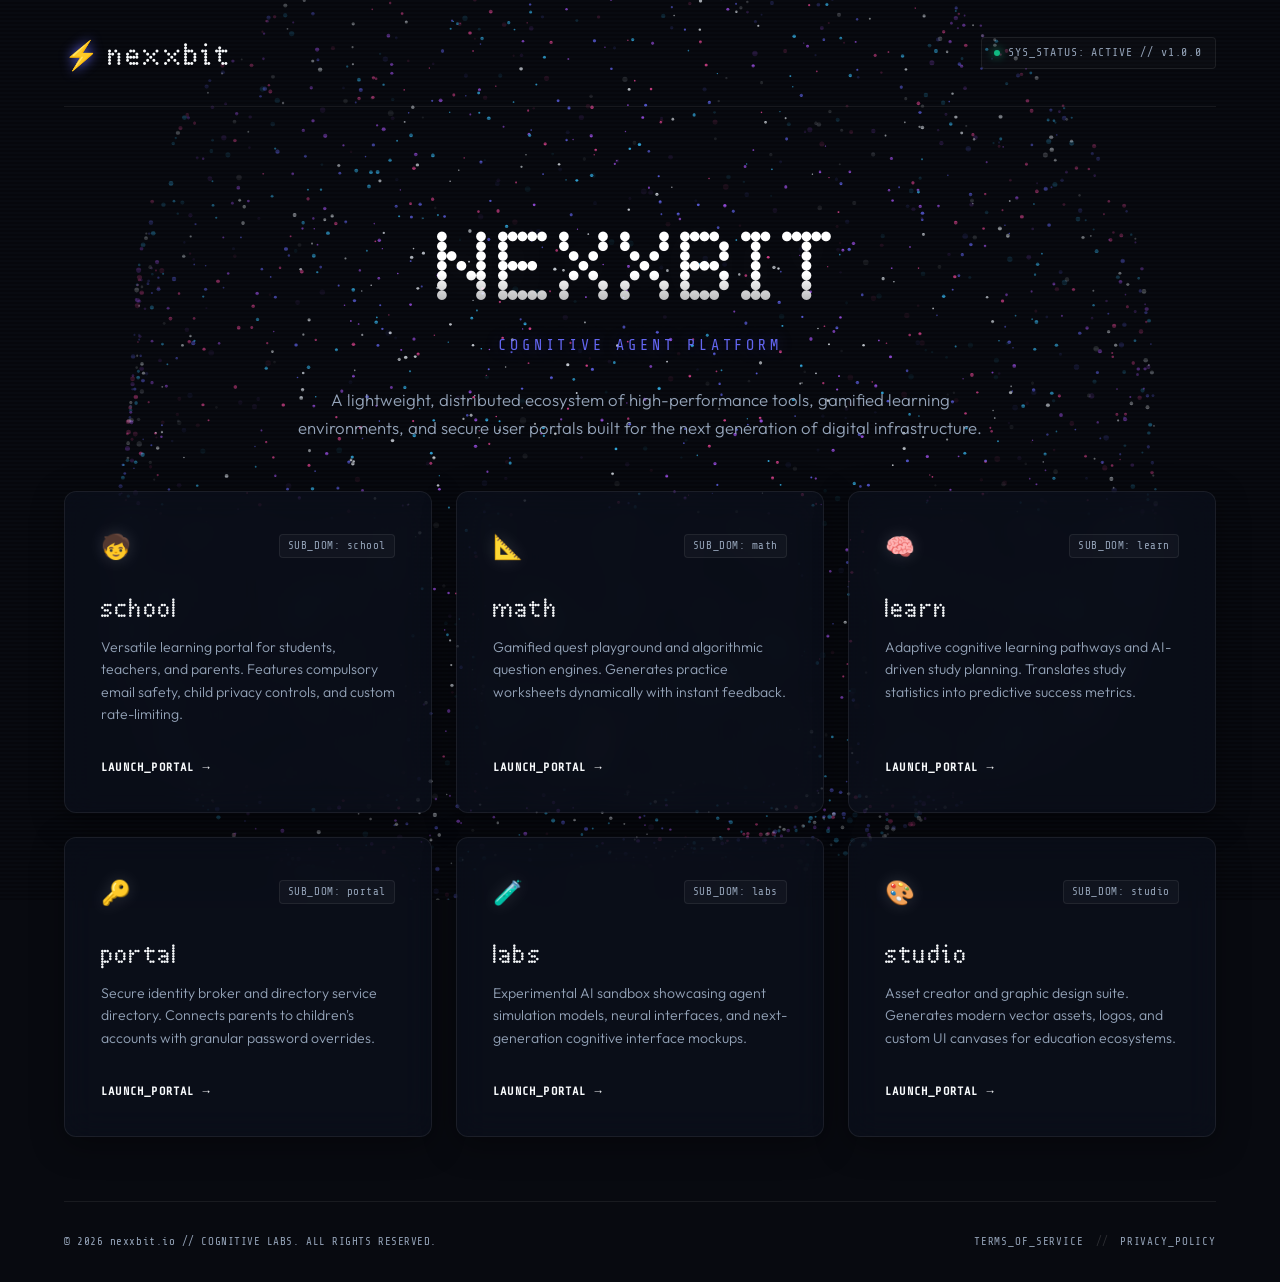
==== index.html @ 9d322f78 "Initial commit of nexxbit.io landing page" ====
<!DOCTYPE html>
<html lang="en">
<head>
  <meta charset="UTF-8">
  <meta name="viewport" content="width=device-width, initial-scale=1.0">
  <title>nexxbit.io // cognitive agent platform</title>
  
  <!-- SEO Meta Tags -->
  <meta name="description" content="nexxbit.io - A sleek, high-performance ecosystem of cognitive tools, learning portals, and distributed AI agents.">
  <meta name="keywords" content="nexxbit, AI, education, cognitive agents, school, learning portal, interactive portal">
  <meta name="author" content="nexxbit.io">
  
  <!-- Google Fonts: Share Tech Mono for code-hud and Outfit for clean sans-serif -->
  <link rel="preconnect" href="https://fonts.googleapis.com">
  <link rel="preconnect" href="https://fonts.gstatic.com" crossorigin>
  <link href="https://fonts.googleapis.com/css2?family=Outfit:wght@300;400;500;600;700&family=Share+Tech+Mono&display=swap" rel="stylesheet">
  
  <!-- Custom Stylesheet -->
  <link rel="stylesheet" href="./style.css">
</head>
<body>

  <!-- Dynamic 3D Torus Background Canvas -->
  <canvas id="canvas3d"></canvas>

  <!-- Interactive Grid Scan Overlay (Hi-Tech Grid HUD) -->
  <div class="hud-grid-overlay"></div>

  <!-- Page Layout Wrapper -->
  <div class="page-wrapper">
    
    <!-- Top Header -->
    <header class="site-header">
      <div class="header-logo">
        <span class="logo-accent">⚡</span> nexxbit
      </div>
      <div class="sys-status">
        <span class="status-dot"></span>
        <span class="status-text">SYS_STATUS: ACTIVE // v1.0.0</span>
      </div>
    </header>

    <!-- Hero Section -->
    <main class="hero-section">
      <h1 class="hero-title">NEXXBIT</h1>
      <h2 class="hero-subtitle">COGNITIVE AGENT PLATFORM</h2>
      <p class="hero-description">
        A lightweight, distributed ecosystem of high-performance tools, gamified learning environments, and secure user portals built for the next generation of digital infrastructure.
      </p>
    </main>

    <!-- Product Subdomain Grid (6 Cards) -->
    <section class="products-grid">
      
      <!-- Card 1: school -->
      <a href="https://school.nexxbit.io" target="_blank" class="product-card" id="card-school">
        <div class="card-glow"></div>
        <div class="card-header">
          <span class="card-icon">🧒</span>
          <span class="card-tag">SUB_DOM: school</span>
        </div>
        <h3 class="card-title">school</h3>
        <p class="card-desc">
          Versatile learning portal for students, teachers, and parents. Features compulsory email safety, child privacy controls, and custom rate-limiting.
        </p>
        <div class="card-action">
          LAUNCH_PORTAL <span class="arrow">→</span>
        </div>
      </a>

      <!-- Card 2: math -->
      <a href="https://math.nexxbit.io" target="_blank" class="product-card" id="card-math">
        <div class="card-glow"></div>
        <div class="card-header">
          <span class="card-icon">📐</span>
          <span class="card-tag">SUB_DOM: math</span>
        </div>
        <h3 class="card-title">math</h3>
        <p class="card-desc">
          Gamified quest playground and algorithmic question engines. Generates practice worksheets dynamically with instant feedback.
        </p>
        <div class="card-action">
          LAUNCH_PORTAL <span class="arrow">→</span>
        </div>
      </a>

      <!-- Card 3: learn -->
      <a href="https://learn.nexxbit.io" target="_blank" class="product-card" id="card-learn">
        <div class="card-glow"></div>
        <div class="card-header">
          <span class="card-icon">🧠</span>
          <span class="card-tag">SUB_DOM: learn</span>
        </div>
        <h3 class="card-title">learn</h3>
        <p class="card-desc">
          Adaptive cognitive learning pathways and AI-driven study planning. Translates study statistics into predictive success metrics.
        </p>
        <div class="card-action">
          LAUNCH_PORTAL <span class="arrow">→</span>
        </div>
      </a>

      <!-- Card 4: portal -->
      <a href="https://portal.nexxbit.io" target="_blank" class="product-card" id="card-portal">
        <div class="card-glow"></div>
        <div class="card-header">
          <span class="card-icon">🔑</span>
          <span class="card-tag">SUB_DOM: portal</span>
        </div>
        <h3 class="card-title">portal</h3>
        <p class="card-desc">
          Secure identity broker and directory service directory. Connects parents to children's accounts with granular password overrides.
        </p>
        <div class="card-action">
          LAUNCH_PORTAL <span class="arrow">→</span>
        </div>
      </a>

      <!-- Card 5: labs -->
      <a href="https://labs.nexxbit.io" target="_blank" class="product-card" id="card-labs">
        <div class="card-glow"></div>
        <div class="card-header">
          <span class="card-icon">🧪</span>
          <span class="card-tag">SUB_DOM: labs</span>
        </div>
        <h3 class="card-title">labs</h3>
        <p class="card-desc">
          Experimental AI sandbox showcasing agent simulation models, neural interfaces, and next-generation cognitive interface mockups.
        </p>
        <div class="card-action">
          LAUNCH_PORTAL <span class="arrow">→</span>
        </div>
      </a>

      <!-- Card 6: studio -->
      <a href="https://studio.nexxbit.io" target="_blank" class="product-card" id="card-studio">
        <div class="card-glow"></div>
        <div class="card-header">
          <span class="card-icon">🎨</span>
          <span class="card-tag">SUB_DOM: studio</span>
        </div>
        <h3 class="card-title">studio</h3>
        <p class="card-desc">
          Asset creator and graphic design suite. Generates modern vector assets, logos, and custom UI canvases for education ecosystems.
        </p>
        <div class="card-action">
          LAUNCH_PORTAL <span class="arrow">→</span>
        </div>
      </a>

    </section>

    <!-- Footer -->
    <footer class="site-footer">
      <div class="footer-meta">
        © 2026 nexxbit.io // COGNITIVE LABS. ALL RIGHTS RESERVED.
      </div>
      <div class="footer-links">
        <a href="https://school.nexxbit.io/legal/terms" target="_blank" class="footer-link">TERMS_OF_SERVICE</a>
        <span class="link-separator">//</span>
        <a href="https://school.nexxbit.io/legal/privacy" target="_blank" class="footer-link">PRIVACY_POLICY</a>
      </div>
    </footer>

  </div>

  <!-- Background script -->
  <script src="./canvas-bg.js"></script>
</body>
</html>
---- style.css ----
/* ==========================================
   DESIGN SYSTEM VARIABLES & TOKENS
   ========================================== */
:root {
  --bg-dark: #080a10;
  --bg-secondary: rgba(15, 22, 36, 0.45);
  
  /* High-tech glow and accent colors */
  --primary-indigo: #6366f1;
  --accent-cyan: #06b6d4;
  --accent-pink: #ec4899;
  --accent-amber: #f59e0b;
  --accent-green: #10b981;
  
  --text-primary: #f8fafc;
  --text-muted: #94a3b8;
  --border-color: rgba(255, 255, 255, 0.07);
  --border-hover: rgba(99, 102, 241, 0.35);
  
  --font-ndot: 'NDOT', sans-serif;
  --font-hud: 'Share Tech Mono', monospace;
  --font-body: 'Outfit', sans-serif;
  
  --border-radius-lg: 12px;
  --border-radius-sm: 4px;
  --transition-smooth: all 0.35s cubic-bezier(0.16, 1, 0.3, 1);
  --shadow-card: 0 8px 32px 0 rgba(0, 0, 0, 0.37);
  --shadow-glow: 0 0 30px rgba(99, 102, 241, 0.12);
}

/* ==========================================
   NDOT EMBEDDED CUSTOM FONT
   ========================================== */
@font-face {
  font-family: 'NDOT';
  src: url('./ndot font/ndot-47-inspired-by-nothing.otf') format('opentype');
  font-weight: normal;
  font-style: normal;
}

/* ==========================================
   CORE RESET & BASE STYLING
   ========================================== */
* {
  box-sizing: border-box;
  margin: 0;
  padding: 0;
}

html, body {
  width: 100%;
  min-height: 100vh;
  background-color: var(--bg-dark);
  color: var(--text-primary);
  font-family: var(--font-body);
  font-size: 16px;
  line-height: 1.5;
  overflow-x: hidden;
  -webkit-font-smoothing: antialiased;
  -moz-osx-font-smoothing: grayscale;
}

/* Background Canvas Position */
#canvas3d {
  position: fixed;
  top: 0;
  left: 0;
  width: 100vw;
  height: 100vh;
  z-index: 1;
  pointer-events: none;
}

/* Sci-fi Overlay Scanlines */
.hud-grid-overlay {
  position: fixed;
  top: 0;
  left: 0;
  width: 100%;
  height: 100%;
  background: 
    linear-gradient(rgba(18, 24, 38, 0) 50%, rgba(0, 0, 0, 0.25) 50%),
    linear-gradient(90deg, rgba(255, 255, 255, 0.005) 1px, transparent 1px),
    linear-gradient(rgba(255, 255, 255, 0.005) 1px, transparent 1px);
  background-size: 100% 4px, 40px 40px, 40px 40px;
  z-index: 2;
  pointer-events: none;
  opacity: 0.85;
}

/* ==========================================
   LAYOUT STRUCTURE
   ========================================== */
.page-wrapper {
  position: relative;
  width: 100%;
  max-width: 1200px;
  margin: 0 auto;
  padding: 0 1.5rem;
  min-height: 100vh;
  display: flex;
  flex-direction: column;
  justify-content: space-between;
  z-index: 3;
}

/* ==========================================
   HEADER SECTION
   ========================================== */
.site-header {
  width: 100%;
  padding: 2rem 0;
  display: flex;
  justify-content: space-between;
  align-items: center;
  border-bottom: 1px solid var(--border-color);
}

.header-logo {
  font-family: var(--font-ndot);
  font-size: 1.75rem;
  letter-spacing: 0.05em;
  text-transform: lowercase;
  display: flex;
  align-items: center;
  gap: 0.5rem;
  user-select: none;
}

.logo-accent {
  color: var(--primary-indigo);
  text-shadow: 0 0 12px var(--primary-indigo);
  animation: pulseLogo 3s infinite ease-in-out;
}

.sys-status {
  display: flex;
  align-items: center;
  gap: 0.5rem;
  background: rgba(255, 255, 255, 0.02);
  border: 1px solid var(--border-color);
  padding: 0.4rem 0.8rem;
  border-radius: var(--border-radius-sm);
  font-family: var(--font-hud);
  font-size: 0.72rem;
  letter-spacing: 0.08em;
  color: var(--text-muted);
}

.status-dot {
  width: 6px;
  height: 6px;
  border-radius: 50%;
  background-color: var(--accent-green);
  box-shadow: 0 0 10px var(--accent-green);
  animation: blinkStatus 1.8s infinite ease-in-out;
}

/* ==========================================
   HERO / MAIN CONTENT
   ========================================== */
.hero-section {
  text-align: center;
  padding: 5.5rem 0 3rem;
  max-width: 720px;
  margin: 0 auto;
}

.hero-title {
  font-family: var(--font-ndot);
  font-size: 5.5rem;
  font-weight: normal;
  letter-spacing: 0.02em;
  margin-bottom: 0.5rem;
  text-shadow: 0 0 40px rgba(255, 255, 255, 0.05);
  background: linear-gradient(180deg, #ffffff 60%, rgba(255, 255, 255, 0.45));
  -webkit-background-clip: text;
  -webkit-text-fill-color: transparent;
}

.hero-subtitle {
  font-family: var(--font-hud);
  font-size: 0.95rem;
  font-weight: 500;
  letter-spacing: 0.25em;
  color: var(--primary-indigo);
  margin-bottom: 1.75rem;
  text-shadow: 0 0 15px rgba(99, 102, 241, 0.35);
}

.hero-description {
  font-size: 1.05rem;
  color: var(--text-muted);
  line-height: 1.7;
  font-weight: 300;
}

/* ==========================================
   PRODUCTS GRID & MODULAR CARDS
   ========================================== */
.products-grid {
  display: grid;
  grid-template-columns: repeat(3, 1fr);
  gap: 1.5rem;
  padding-bottom: 4rem;
  width: 100%;
}

.product-card {
  position: relative;
  background: var(--bg-secondary);
  border: 1px solid var(--border-color);
  border-radius: var(--border-radius-lg);
  padding: 2.25rem;
  text-decoration: none;
  color: inherit;
  display: flex;
  flex-direction: column;
  justify-content: space-between;
  min-height: 270px;
  box-shadow: var(--shadow-card);
  backdrop-filter: blur(16px);
  -webkit-backdrop-filter: blur(16px);
  overflow: hidden;
  transition: var(--transition-smooth);
}

/* Glass card hover effect */
.product-card:hover {
  transform: translateY(-5px);
  border-color: var(--border-hover);
  box-shadow: var(--shadow-glow), var(--shadow-card);
}

.card-glow {
  position: absolute;
  top: 0;
  left: 0;
  width: 100%;
  height: 100%;
  background: radial-gradient(circle at var(--x, 50%) var(--y, 50%), rgba(99, 102, 241, 0.08) 0%, transparent 60%);
  opacity: 0;
  pointer-events: none;
  transition: opacity 0.5s ease;
}

.product-card:hover .card-glow {
  opacity: 1;
}

.card-header {
  display: flex;
  justify-content: space-between;
  align-items: center;
  margin-bottom: 1.5rem;
  width: 100%;
}

.card-icon {
  font-size: 1.5rem;
  filter: drop-shadow(0 0 8px rgba(255, 255, 255, 0.15));
}

.card-tag {
  font-family: var(--font-hud);
  font-size: 0.68rem;
  color: var(--text-muted);
  letter-spacing: 0.05em;
  background: rgba(255, 255, 255, 0.03);
  border: 1px solid var(--border-color);
  padding: 0.2rem 0.5rem;
  border-radius: var(--border-radius-sm);
}

.card-title {
  font-family: var(--font-ndot);
  font-size: 1.5rem;
  font-weight: normal;
  letter-spacing: 0.05em;
  margin-bottom: 0.75rem;
  color: var(--text-primary);
  text-transform: lowercase;
  transition: var(--transition-smooth);
}

.product-card:hover .card-title {
  color: #fff;
  text-shadow: 0 0 15px rgba(255, 255, 255, 0.2);
}

.card-desc {
  font-size: 0.88rem;
  color: var(--text-muted);
  line-height: 1.6;
  font-weight: 300;
  margin-bottom: 2rem;
  flex-grow: 1;
}

.card-action {
  font-family: var(--font-hud);
  font-size: 0.75rem;
  font-weight: 600;
  color: var(--text-primary);
  letter-spacing: 0.1em;
  display: flex;
  align-items: center;
  gap: 0.5rem;
  transition: var(--transition-smooth);
}

.product-card:hover .card-action {
  color: var(--accent-cyan);
}

.arrow {
  transition: transform 0.3s ease;
}

.product-card:hover .arrow {
  transform: translateX(4px);
}

/* ==========================================
   FOOTER SECTION
   ========================================== */
.site-footer {
  width: 100%;
  padding: 2rem 0;
  border-top: 1px solid var(--border-color);
  display: flex;
  justify-content: space-between;
  align-items: center;
  flex-wrap: wrap;
  gap: 1rem;
}

.footer-meta {
  font-family: var(--font-hud);
  font-size: 0.68rem;
  color: var(--text-muted);
  letter-spacing: 0.05em;
}

.footer-links {
  display: flex;
  align-items: center;
  gap: 0.75rem;
  font-family: var(--font-hud);
  font-size: 0.68rem;
}

.footer-link {
  color: var(--text-muted);
  text-decoration: none;
  letter-spacing: 0.08em;
  transition: var(--transition-smooth);
}

.footer-link:hover {
  color: var(--text-primary);
  text-shadow: 0 0 8px rgba(255, 255, 255, 0.3);
}

.link-separator {
  color: rgba(255, 255, 255, 0.15);
}

/* ==========================================
   KEYFRAME ANIMATIONS
   ========================================== */
@keyframes blinkStatus {
  0%, 100% { opacity: 1; transform: scale(1); }
  50% { opacity: 0.4; transform: scale(0.95); }
}

@keyframes pulseLogo {
  0%, 100% { filter: drop-shadow(0 0 4px var(--primary-indigo)); }
  50% { filter: drop-shadow(0 0 12px var(--primary-indigo)); }
}

/* ==========================================
   RESPONSIVE DESIGN ADAPTATIONS
   ========================================== */
@media (max-width: 992px) {
  .products-grid {
    grid-template-columns: repeat(2, 1fr);
  }
  .hero-title {
    font-size: 4.5rem;
  }
}

@media (max-width: 640px) {
  .products-grid {
    grid-template-columns: 1fr;
  }
  .site-header, .site-footer {
    flex-direction: column;
    text-align: center;
    gap: 1.25rem;
  }
  .hero-title {
    font-size: 3.5rem;
  }
  .hero-section {
    padding: 3.5rem 0 2rem;
  }
}
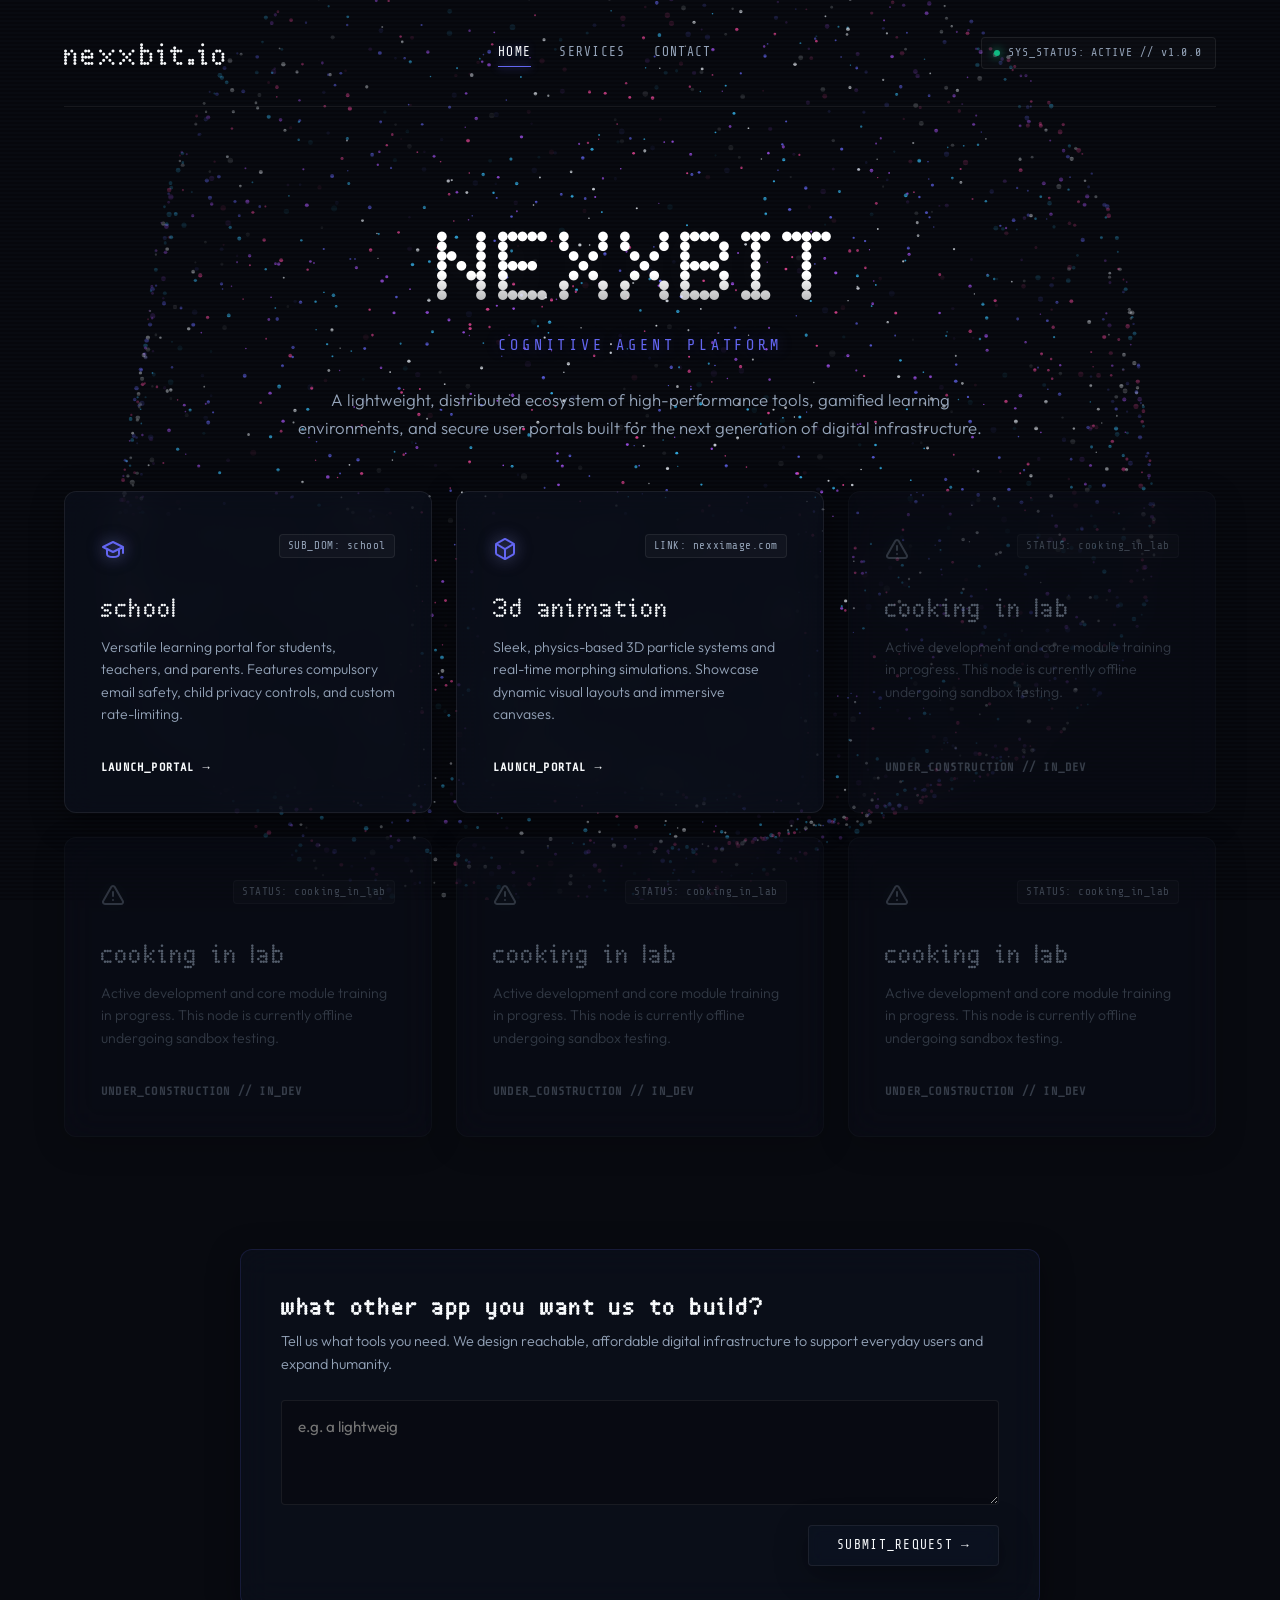
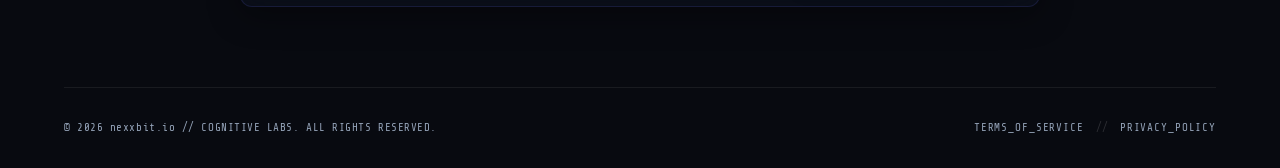
==== commit decd613e: "feat: upgrade nexxbit.io with new navigation, active math -> 3D animation, inactive cooking_in_lab c" ====
--- a/index.html
+++ b/index.html
@@ -31,9 +31,12 @@
     
     <!-- Top Header -->
     <header class="site-header">
-      <div class="header-logo">
-        <span class="logo-accent">⚡</span> nexxbit
-      </div>
+      <a href="./index.html" class="header-logo">nexxbit.io</a>
+      <nav class="header-nav">
+        <a href="./index.html" class="nav-link active">HOME</a>
+        <a href="./services.html" class="nav-link">SERVICES</a>
+        <a href="./contact.html" class="nav-link">CONTACT</a>
+      </nav>
       <div class="sys-status">
         <span class="status-dot"></span>
         <span class="status-text">SYS_STATUS: ACTIVE // v1.0.0</span>
@@ -56,7 +59,12 @@
       <a href="https://school.nexxbit.io" target="_blank" class="product-card" id="card-school">
         <div class="card-glow"></div>
         <div class="card-header">
-          <span class="card-icon">🧒</span>
+          <span class="card-icon">
+            <svg class="card-icon-svg" viewBox="0 0 24 24" fill="none" stroke="currentColor" stroke-width="2" stroke-linecap="round" stroke-linejoin="round">
+              <path d="M22 10v6M2 10l10-5 10 5-10 5z"/>
+              <path d="M6 12v5c0 2 2 3 6 3s6-1 6-3v-5"/>
+            </svg>
+          </span>
           <span class="card-tag">SUB_DOM: school</span>
         </div>
         <h3 class="card-title">school</h3>
@@ -68,16 +76,21 @@
         </div>
       </a>
 
-      <!-- Card 2: math -->
-      <a href="https://math.nexxbit.io" target="_blank" class="product-card" id="card-math">
-        <div class="card-glow"></div>
-        <div class="card-header">
-          <span class="card-icon">📐</span>
-          <span class="card-tag">SUB_DOM: math</span>
-        </div>
-        <h3 class="card-title">math</h3>
-        <p class="card-desc">
-          Gamified quest playground and algorithmic question engines. Generates practice worksheets dynamically with instant feedback.
+      <!-- Card 2: 3D animation (formerly math) -->
+      <a href="https://nexximage.com" target="_blank" class="product-card" id="card-math">
+        <div class="card-glow"></div>
+        <div class="card-header">
+          <span class="card-icon">
+            <svg class="card-icon-svg" viewBox="0 0 24 24" fill="none" stroke="currentColor" stroke-width="2" stroke-linecap="round" stroke-linejoin="round">
+              <path d="M21 16V8a2 2 0 0 0-1-1.73l-7-4a2 2 0 0 0-2 0l-7 4A2 2 0 0 0 3 8v8a2 2 0 0 0 1 1.73l7 4a2 2 0 0 0 2 0l7-4A2 2 0 0 0 21 16z"/>
+              <path d="M3.27 6.96 12 12.01l8.73-5.05M12 22.08V12"/>
+            </svg>
+          </span>
+          <span class="card-tag">LINK: nexximage.com</span>
+        </div>
+        <h3 class="card-title">3D animation</h3>
+        <p class="card-desc">
+          Sleek, physics-based 3D particle systems and real-time morphing simulations. Showcase dynamic visual layouts and immersive canvases.
         </p>
         <div class="card-action">
           LAUNCH_PORTAL <span class="arrow">→</span>
@@ -85,69 +98,110 @@
       </a>
 
       <!-- Card 3: learn -->
-      <a href="https://learn.nexxbit.io" target="_blank" class="product-card" id="card-learn">
-        <div class="card-glow"></div>
-        <div class="card-header">
-          <span class="card-icon">🧠</span>
-          <span class="card-tag">SUB_DOM: learn</span>
-        </div>
-        <h3 class="card-title">learn</h3>
-        <p class="card-desc">
-          Adaptive cognitive learning pathways and AI-driven study planning. Translates study statistics into predictive success metrics.
-        </p>
-        <div class="card-action">
-          LAUNCH_PORTAL <span class="arrow">→</span>
-        </div>
-      </a>
+      <div class="product-card under-construction" id="card-learn">
+        <div class="card-glow"></div>
+        <div class="card-header">
+          <span class="card-icon">
+            <svg class="card-icon-svg" viewBox="0 0 24 24" fill="none" stroke="currentColor" stroke-width="2" stroke-linecap="round" stroke-linejoin="round">
+              <path d="m21.73 18-8-14a2 2 0 0 0-3.48 0l-8 14A2 2 0 0 0 4 21h16a2 2 0 0 0 1.73-3Z"/>
+              <path d="M12 9v4"/>
+              <path d="M12 17h.01"/>
+            </svg>
+          </span>
+          <span class="card-tag">STATUS: cooking_in_lab</span>
+        </div>
+        <h3 class="card-title">cooking in lab</h3>
+        <p class="card-desc">
+          Active development and core module training in progress. This node is currently offline undergoing sandbox testing.
+        </p>
+        <div class="card-action">
+          UNDER_CONSTRUCTION // IN_DEV
+        </div>
+      </div>
 
       <!-- Card 4: portal -->
-      <a href="https://portal.nexxbit.io" target="_blank" class="product-card" id="card-portal">
-        <div class="card-glow"></div>
-        <div class="card-header">
-          <span class="card-icon">🔑</span>
-          <span class="card-tag">SUB_DOM: portal</span>
-        </div>
-        <h3 class="card-title">portal</h3>
-        <p class="card-desc">
-          Secure identity broker and directory service directory. Connects parents to children's accounts with granular password overrides.
-        </p>
-        <div class="card-action">
-          LAUNCH_PORTAL <span class="arrow">→</span>
-        </div>
-      </a>
+      <div class="product-card under-construction" id="card-portal">
+        <div class="card-glow"></div>
+        <div class="card-header">
+          <span class="card-icon">
+            <svg class="card-icon-svg" viewBox="0 0 24 24" fill="none" stroke="currentColor" stroke-width="2" stroke-linecap="round" stroke-linejoin="round">
+              <path d="m21.73 18-8-14a2 2 0 0 0-3.48 0l-8 14A2 2 0 0 0 4 21h16a2 2 0 0 0 1.73-3Z"/>
+              <path d="M12 9v4"/>
+              <path d="M12 17h.01"/>
+            </svg>
+          </span>
+          <span class="card-tag">STATUS: cooking_in_lab</span>
+        </div>
+        <h3 class="card-title">cooking in lab</h3>
+        <p class="card-desc">
+          Active development and core module training in progress. This node is currently offline undergoing sandbox testing.
+        </p>
+        <div class="card-action">
+          UNDER_CONSTRUCTION // IN_DEV
+        </div>
+      </div>
 
       <!-- Card 5: labs -->
-      <a href="https://labs.nexxbit.io" target="_blank" class="product-card" id="card-labs">
-        <div class="card-glow"></div>
-        <div class="card-header">
-          <span class="card-icon">🧪</span>
-          <span class="card-tag">SUB_DOM: labs</span>
-        </div>
-        <h3 class="card-title">labs</h3>
-        <p class="card-desc">
-          Experimental AI sandbox showcasing agent simulation models, neural interfaces, and next-generation cognitive interface mockups.
-        </p>
-        <div class="card-action">
-          LAUNCH_PORTAL <span class="arrow">→</span>
-        </div>
-      </a>
+      <div class="product-card under-construction" id="card-labs">
+        <div class="card-glow"></div>
+        <div class="card-header">
+          <span class="card-icon">
+            <svg class="card-icon-svg" viewBox="0 0 24 24" fill="none" stroke="currentColor" stroke-width="2" stroke-linecap="round" stroke-linejoin="round">
+              <path d="m21.73 18-8-14a2 2 0 0 0-3.48 0l-8 14A2 2 0 0 0 4 21h16a2 2 0 0 0 1.73-3Z"/>
+              <path d="M12 9v4"/>
+              <path d="M12 17h.01"/>
+            </svg>
+          </span>
+          <span class="card-tag">STATUS: cooking_in_lab</span>
+        </div>
+        <h3 class="card-title">cooking in lab</h3>
+        <p class="card-desc">
+          Active development and core module training in progress. This node is currently offline undergoing sandbox testing.
+        </p>
+        <div class="card-action">
+          UNDER_CONSTRUCTION // IN_DEV
+        </div>
+      </div>
 
       <!-- Card 6: studio -->
-      <a href="https://studio.nexxbit.io" target="_blank" class="product-card" id="card-studio">
-        <div class="card-glow"></div>
-        <div class="card-header">
-          <span class="card-icon">🎨</span>
-          <span class="card-tag">SUB_DOM: studio</span>
-        </div>
-        <h3 class="card-title">studio</h3>
-        <p class="card-desc">
-          Asset creator and graphic design suite. Generates modern vector assets, logos, and custom UI canvases for education ecosystems.
-        </p>
-        <div class="card-action">
-          LAUNCH_PORTAL <span class="arrow">→</span>
-        </div>
-      </a>
-
+      <div class="product-card under-construction" id="card-studio">
+        <div class="card-glow"></div>
+        <div class="card-header">
+          <span class="card-icon">
+            <svg class="card-icon-svg" viewBox="0 0 24 24" fill="none" stroke="currentColor" stroke-width="2" stroke-linecap="round" stroke-linejoin="round">
+              <path d="m21.73 18-8-14a2 2 0 0 0-3.48 0l-8 14A2 2 0 0 0 4 21h16a2 2 0 0 0 1.73-3Z"/>
+              <path d="M12 9v4"/>
+              <path d="M12 17h.01"/>
+            </svg>
+          </span>
+          <span class="card-tag">STATUS: cooking_in_lab</span>
+        </div>
+        <h3 class="card-title">cooking in lab</h3>
+        <p class="card-desc">
+          Active development and core module training in progress. This node is currently offline undergoing sandbox testing.
+        </p>
+        <div class="card-action">
+          UNDER_CONSTRUCTION // IN_DEV
+        </div>
+      </div>
+
+    </section>
+
+    <!-- App Suggestion Box Section -->
+    <section class="suggestion-section">
+      <div class="suggestion-container">
+        <h3 class="suggestion-title">what other app you want us to build?</h3>
+        <p class="suggestion-subtitle">Tell us what tools you need. We design reachable, affordable digital infrastructure to support everyday users and expand humanity.</p>
+        <form id="suggestion-form" class="suggestion-form">
+          <textarea id="suggestion-input" placeholder="e.g. " required></textarea>
+          <button type="submit" class="btn-submit">
+            SUBMIT_REQUEST <span class="arrow">→</span>
+          </button>
+        </form>
+        <div id="suggestion-success" class="success-message" style="display: none;">
+          SUGGESTION_RECEIVED // SYS_LOGGED // THANK_YOU
+        </div>
+      </div>
     </section>
 
     <!-- Footer -->
@@ -156,9 +210,9 @@
         © 2026 nexxbit.io // COGNITIVE LABS. ALL RIGHTS RESERVED.
       </div>
       <div class="footer-links">
-        <a href="https://school.nexxbit.io/legal/terms" target="_blank" class="footer-link">TERMS_OF_SERVICE</a>
+        <a href="./legal/terms.html" class="footer-link">TERMS_OF_SERVICE</a>
         <span class="link-separator">//</span>
-        <a href="https://school.nexxbit.io/legal/privacy" target="_blank" class="footer-link">PRIVACY_POLICY</a>
+        <a href="./legal/privacy.html" class="footer-link">PRIVACY_POLICY</a>
       </div>
     </footer>
 
@@ -166,5 +220,83 @@
 
   <!-- Background script -->
   <script src="./canvas-bg.js"></script>
+
+  <!-- Interactive Suggestion Script & Typist Placeholder Animation -->
+  <script>
+    // Form submission interceptor
+    document.getElementById('suggestion-form').addEventListener('submit', function(e) {
+      e.preventDefault();
+      const input = document.getElementById('suggestion-input');
+      if (input.value.trim()) {
+        const suggestions = JSON.parse(localStorage.getItem('app_suggestions') || '[]');
+        suggestions.push({
+          text: input.value.trim(),
+          timestamp: new Date().toISOString()
+        });
+        localStorage.setItem('app_suggestions', JSON.stringify(suggestions));
+        
+        document.getElementById('suggestion-form').style.display = 'none';
+        document.getElementById('suggestion-success').style.display = 'block';
+      }
+    });
+
+    // Blinking cursor & typing animation for placeholder
+    const placeholderTexts = [
+      "a lightweight collaborative document editor?",
+      "a secure personal vault with client-side encryption?",
+      "a simplified class scheduler for local schools?",
+      "a distraction-free ambient study soundscape player?"
+    ];
+    
+    let textIndex = 0;
+    let charIndex = 0;
+    let isDeleting = false;
+    let cursorVisible = true;
+    const inputElement = document.getElementById('suggestion-input');
+    
+    const typeSpeed = 50;
+    const deleteSpeed = 25;
+    const pauseBeforeDelete = 1800;
+    const pauseBeforeType = 400;
+
+    function typeAnimation() {
+      const currentText = placeholderTexts[textIndex];
+      
+      if (isDeleting) {
+        charIndex--;
+      } else {
+        charIndex++;
+      }
+
+      const displayText = currentText.slice(0, charIndex);
+      inputElement.placeholder = "e.g. " + displayText + (cursorVisible ? "_" : " ");
+
+      let delay = isDeleting ? deleteSpeed : typeSpeed;
+
+      if (!isDeleting && charIndex === currentText.length) {
+        isDeleting = true;
+        delay = pauseBeforeDelete;
+      } else if (isDeleting && charIndex === 0) {
+        isDeleting = false;
+        textIndex = (textIndex + 1) % placeholderTexts.length;
+        delay = pauseBeforeType;
+      }
+
+      setTimeout(typeAnimation, delay);
+    }
+
+    // Independent cursor blink loop to make sure it blinks continuously
+    setInterval(() => {
+      cursorVisible = !cursorVisible;
+      const currentText = placeholderTexts[textIndex];
+      const displayText = currentText.slice(0, charIndex);
+      if (!inputElement.value) {
+        inputElement.placeholder = "e.g. " + displayText + (cursorVisible ? "_" : " ");
+      }
+    }, 450);
+
+    // Initial delay before typewriter starts
+    setTimeout(typeAnimation, 1000);
+  </script>
 </body>
 </html>
--- a/style.css
+++ b/style.css
@@ -407,3 +407,420 @@
     padding: 3.5rem 0 2rem;
   }
 }
+
+/* ==========================================
+   HEADER NAVIGATION ADDITIONS
+   ========================================== */
+a.header-logo {
+  text-decoration: none;
+  color: inherit;
+  cursor: pointer;
+  transition: var(--transition-smooth);
+}
+
+a.header-logo:hover {
+  text-shadow: 0 0 15px rgba(255, 255, 255, 0.35);
+}
+
+.header-nav {
+  display: flex;
+  align-items: center;
+  gap: 1.75rem;
+}
+
+.nav-link {
+  font-family: var(--font-hud);
+  font-size: 0.8rem;
+  color: var(--text-muted);
+  text-decoration: none;
+  letter-spacing: 0.1em;
+  font-weight: 500;
+  transition: var(--transition-smooth);
+  position: relative;
+  padding: 0.25rem 0;
+}
+
+.nav-link::after {
+  content: '';
+  position: absolute;
+  bottom: 0;
+  left: 0;
+  width: 0;
+  height: 1px;
+  background-color: var(--primary-indigo);
+  box-shadow: 0 0 8px var(--primary-indigo);
+  transition: var(--transition-smooth);
+}
+
+.nav-link:hover, .nav-link.active {
+  color: var(--text-primary);
+  text-shadow: 0 0 8px rgba(99, 102, 241, 0.4);
+}
+
+.nav-link:hover::after, .nav-link.active::after {
+  width: 100%;
+}
+
+@media (max-width: 768px) {
+  .site-header {
+    flex-direction: column;
+    gap: 1rem;
+    padding: 1.5rem 0;
+  }
+  .header-nav {
+    order: 3;
+    width: 100%;
+    justify-content: center;
+    gap: 1.25rem;
+  }
+  .sys-status {
+    order: 2;
+  }
+}
+
+/* ==========================================
+   MINIMALISTIC SVG ICONS & UNDER CONSTRUCTION STYLES
+   ========================================== */
+.card-icon-svg {
+  width: 24px;
+  height: 24px;
+  color: var(--primary-indigo);
+  filter: drop-shadow(0 0 8px rgba(99, 102, 241, 0.5));
+  display: inline-block;
+  vertical-align: middle;
+  transition: var(--transition-smooth);
+}
+
+.product-card:hover .card-icon-svg {
+  color: var(--accent-cyan);
+  filter: drop-shadow(0 0 10px rgba(6, 182, 212, 0.6));
+  transform: scale(1.05);
+}
+
+@keyframes stripeSlide {
+  0% { background-position: 0 0; }
+  100% { background-position: 40px 0; }
+}
+
+.product-card.under-construction {
+  opacity: 0.55;
+  cursor: not-allowed;
+  border-color: rgba(255, 255, 255, 0.04);
+  background-image: repeating-linear-gradient(
+    45deg,
+    transparent,
+    transparent 10px,
+    rgba(99, 102, 241, 0.04) 10px,
+    rgba(99, 102, 241, 0.04) 20px
+  ), var(--bg-secondary);
+  background-size: 40px 40px;
+  animation: stripeSlide 2.5s linear infinite;
+  pointer-events: auto; /* Required for not-allowed cursor to trigger */
+}
+
+.product-card.under-construction:hover {
+  transform: none !important;
+  border-color: rgba(255, 255, 255, 0.04) !important;
+  box-shadow: var(--shadow-card) !important;
+}
+
+.product-card.under-construction .card-tag {
+  color: var(--text-muted);
+  opacity: 0.7;
+}
+
+.product-card.under-construction .card-title {
+  color: var(--text-muted);
+  text-shadow: none !important;
+}
+
+.product-card.under-construction .card-desc {
+  color: rgba(148, 163, 184, 0.55);
+}
+
+.product-card.under-construction .card-action {
+  color: var(--text-muted);
+  opacity: 0.6;
+}
+
+.product-card.under-construction .card-icon-svg {
+  color: var(--text-muted);
+  opacity: 0.5;
+  filter: none !important;
+}
+
+/* ==========================================
+   APP SUGGESTION SECTION
+   ========================================== */
+.suggestion-section {
+  padding: 3rem 0 5rem;
+  width: 100%;
+}
+
+.suggestion-container {
+  background: var(--bg-secondary);
+  border: 1px solid var(--border-color);
+  border-radius: var(--border-radius-lg);
+  padding: 2.5rem;
+  max-width: 800px;
+  margin: 0 auto;
+  backdrop-filter: blur(16px);
+  -webkit-backdrop-filter: blur(16px);
+  box-shadow: var(--shadow-card);
+  border-color: rgba(99, 102, 241, 0.15);
+  position: relative;
+  overflow: hidden;
+  transition: var(--transition-smooth);
+}
+
+.suggestion-container:hover {
+  border-color: rgba(99, 102, 241, 0.3);
+  box-shadow: 0 0 30px rgba(99, 102, 241, 0.05), var(--shadow-card);
+}
+
+.suggestion-title {
+  font-family: var(--font-ndot);
+  font-size: 1.35rem;
+  letter-spacing: 0.08em;
+  margin-bottom: 0.5rem;
+  color: var(--text-primary);
+  text-transform: lowercase;
+}
+
+.suggestion-subtitle {
+  font-size: 0.9rem;
+  color: var(--text-muted);
+  margin-bottom: 1.5rem;
+  font-weight: 300;
+  line-height: 1.6;
+}
+
+.suggestion-form {
+  display: flex;
+  flex-direction: column;
+  gap: 1.25rem;
+}
+
+.suggestion-form textarea {
+  width: 100%;
+  min-height: 105px;
+  background: rgba(8, 10, 16, 0.65);
+  border: 1px solid var(--border-color);
+  border-radius: var(--border-radius-sm);
+  padding: 1rem;
+  color: var(--text-primary);
+  font-family: var(--font-body);
+  font-size: 0.95rem;
+  resize: vertical;
+  outline: none;
+  transition: var(--transition-smooth);
+}
+
+.suggestion-form textarea:focus {
+  border-color: var(--primary-indigo);
+  box-shadow: 0 0 12px rgba(99, 102, 241, 0.25);
+}
+
+.btn-submit {
+  align-self: flex-end;
+  background: var(--bg-secondary);
+  color: var(--text-primary);
+  border: 1px solid var(--border-color);
+  font-family: var(--font-hud);
+  font-size: 0.8rem;
+  letter-spacing: 0.1em;
+  padding: 0.75rem 1.75rem;
+  border-radius: var(--border-radius-sm);
+  cursor: pointer;
+  display: flex;
+  align-items: center;
+  gap: 0.5rem;
+  backdrop-filter: blur(8px);
+  -webkit-backdrop-filter: blur(8px);
+  transition: var(--transition-smooth);
+  box-shadow: var(--shadow-card);
+}
+
+.btn-submit:hover {
+  background: rgba(99, 102, 241, 0.08);
+  border-color: var(--border-hover);
+  box-shadow: var(--shadow-glow), var(--shadow-card);
+  transform: translateY(-2px);
+}
+
+.btn-submit:hover .arrow {
+  transform: translateX(4px);
+}
+
+.success-message {
+  font-family: var(--font-hud);
+  font-size: 0.9rem;
+  color: var(--accent-green);
+  border: 1px solid rgba(16, 185, 129, 0.25);
+  background: rgba(16, 185, 129, 0.05);
+  padding: 1.5rem;
+  border-radius: var(--border-radius-sm);
+  text-align: center;
+  letter-spacing: 0.05em;
+  animation: pulseGreen 2.2s infinite ease-in-out;
+}
+
+@keyframes pulseGreen {
+  0%, 100% { border-color: rgba(16, 185, 129, 0.25); box-shadow: 0 0 0px rgba(16, 185, 129, 0); }
+  50% { border-color: rgba(16, 185, 129, 0.6); box-shadow: 0 0 15px rgba(16, 185, 129, 0.15); }
+}
+
+/* ==========================================
+   PHILOSOPHY & SERVICES PAGE STYLES
+   ========================================== */
+.services-hero {
+  text-align: center;
+  padding: 5.5rem 0 3.5rem;
+  max-width: 800px;
+  margin: 0 auto;
+}
+
+.philosophy-grid {
+  display: grid;
+  grid-template-columns: repeat(3, 1fr);
+  gap: 1.5rem;
+  padding-bottom: 5rem;
+  width: 100%;
+}
+
+.philosophy-card {
+  background: var(--bg-secondary);
+  border: 1px solid var(--border-color);
+  border-radius: var(--border-radius-lg);
+  padding: 2.25rem;
+  box-shadow: var(--shadow-card);
+  backdrop-filter: blur(16px);
+  -webkit-backdrop-filter: blur(16px);
+  transition: var(--transition-smooth);
+}
+
+.philosophy-card:hover {
+  transform: translateY(-5px);
+  border-color: var(--border-hover);
+  box-shadow: var(--shadow-glow), var(--shadow-card);
+}
+
+.philosophy-title {
+  font-family: var(--font-ndot);
+  font-size: 1.5rem;
+  font-weight: normal;
+  letter-spacing: 0.05em;
+  margin-bottom: 1rem;
+  color: var(--text-primary);
+  text-transform: lowercase;
+  transition: var(--transition-smooth);
+}
+
+.philosophy-card:hover .philosophy-title {
+  color: #fff;
+  text-shadow: 0 0 15px rgba(255, 255, 255, 0.20);
+}
+
+.philosophy-desc {
+  font-size: 0.9rem;
+  color: var(--text-muted);
+  line-height: 1.7;
+  font-weight: 300;
+}
+
+@media (max-width: 992px) {
+  .philosophy-grid {
+    grid-template-columns: repeat(2, 1fr);
+  }
+}
+
+@media (max-width: 640px) {
+  .philosophy-grid {
+    grid-template-columns: 1fr;
+  }
+}
+
+/* ==========================================
+   CONTACT US PAGE STYLES
+   ========================================== */
+.contact-section {
+  padding: 5rem 0;
+  max-width: 600px;
+  margin: 0 auto;
+  width: 100%;
+}
+
+.contact-container {
+  background: var(--bg-secondary);
+  border: 1px solid var(--border-color);
+  border-radius: var(--border-radius-lg);
+  padding: 3rem 2.5rem;
+  backdrop-filter: blur(16px);
+  -webkit-backdrop-filter: blur(16px);
+  box-shadow: var(--shadow-card);
+  border-color: rgba(99, 102, 241, 0.15);
+  transition: var(--transition-smooth);
+}
+
+.contact-container:hover {
+  border-color: rgba(99, 102, 241, 0.35);
+  box-shadow: 0 0 30px rgba(99, 102, 241, 0.05), var(--shadow-card);
+}
+
+.contact-form {
+  display: flex;
+  flex-direction: column;
+  gap: 1.25rem;
+  margin-top: 2rem;
+}
+
+.form-group {
+  display: flex;
+  flex-direction: column;
+  gap: 0.5rem;
+}
+
+.form-label {
+  font-family: var(--font-hud);
+  font-size: 0.72rem;
+  color: var(--text-muted);
+  letter-spacing: 0.08em;
+  text-transform: uppercase;
+}
+
+.form-control {
+  background: rgba(8, 10, 16, 0.65);
+  border: 1px solid var(--border-color);
+  border-radius: var(--border-radius-sm);
+  padding: 0.8rem 1rem;
+  color: var(--text-primary);
+  font-family: var(--font-body);
+  font-size: 0.95rem;
+  outline: none;
+  transition: var(--transition-smooth);
+}
+
+.form-control:focus {
+  border-color: var(--primary-indigo);
+  box-shadow: 0 0 10px rgba(99, 102, 241, 0.25);
+}
+
+select.form-control {
+  color: var(--text-primary);
+  cursor: pointer;
+  appearance: none;
+  background-image: url("data:image/svg+xml;charset=UTF-8,%3Csvg xmlns='http://www.w3.org/2000/svg' width='16' height='16' fill='none' stroke='%2394a3b8' stroke-width='2' stroke-linecap='round' stroke-linejoin='round'%3E%3Cpath d='m4 6 4 4 4-4'/%3E%3C/svg%3E");
+  background-repeat: no-repeat;
+  background-position: right 1rem center;
+}
+
+select.form-control option {
+  background-color: #080a10;
+  color: var(--text-primary);
+}
+
+.btn-contact {
+  align-self: flex-start;
+  margin-top: 0.5rem;
+}
+
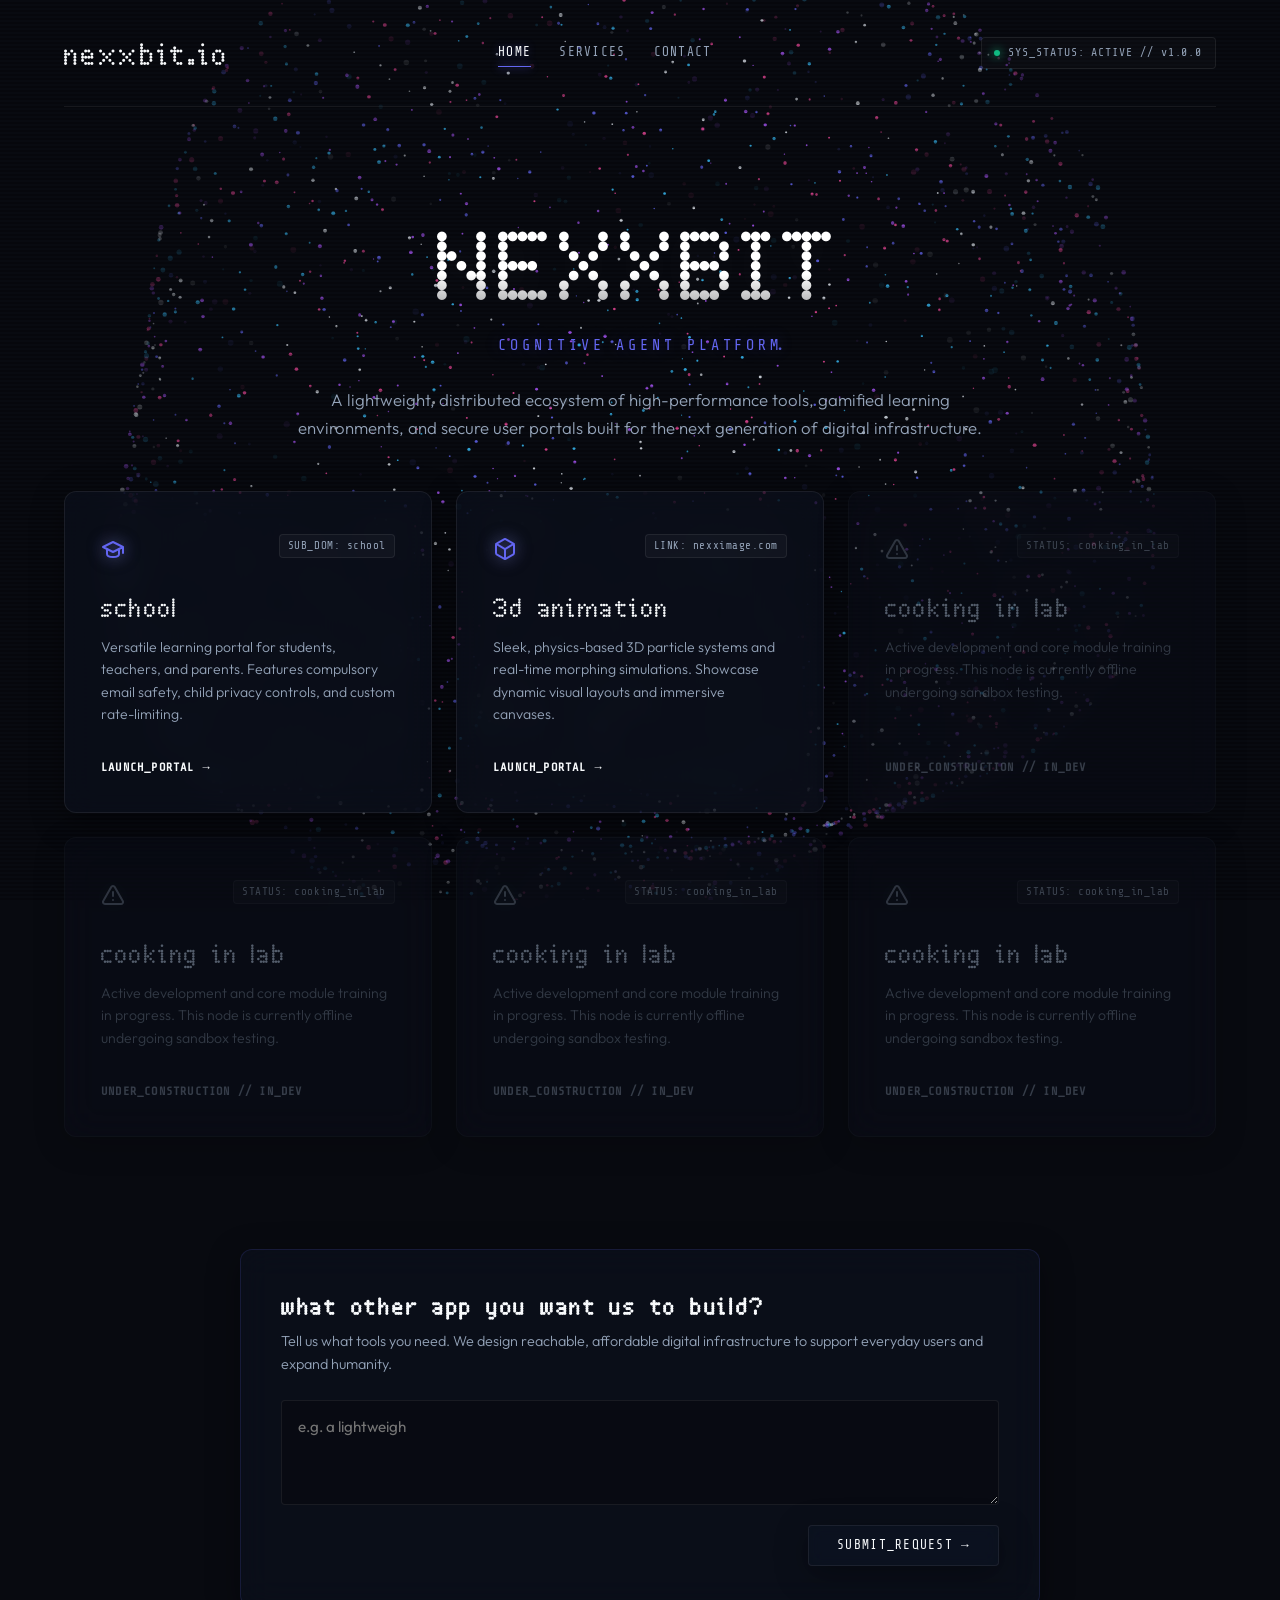
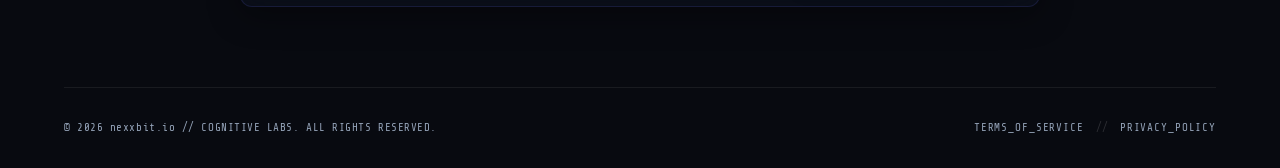
==== commit 4cb9fa93: "feat: integrate Web3Forms mail forwarding for contact page and suggestion form" ====
--- a/index.html
+++ b/index.html
@@ -223,18 +223,41 @@
 
   <!-- Interactive Suggestion Script & Typist Placeholder Animation -->
   <script>
+    // Web3Forms Configuration: Enter your access key received from web3forms.com
+    const WEB3FORMS_ACCESS_KEY = "YOUR_WEB3FORMS_ACCESS_KEY_HERE";
+
     // Form submission interceptor
     document.getElementById('suggestion-form').addEventListener('submit', function(e) {
       e.preventDefault();
       const input = document.getElementById('suggestion-input');
-      if (input.value.trim()) {
+      const suggestionText = input.value.trim();
+      
+      if (suggestionText) {
+        // Redundancy: save locally first
         const suggestions = JSON.parse(localStorage.getItem('app_suggestions') || '[]');
         suggestions.push({
-          text: input.value.trim(),
+          text: suggestionText,
           timestamp: new Date().toISOString()
         });
         localStorage.setItem('app_suggestions', JSON.stringify(suggestions));
         
+        // Submit to Web3Forms if key is provided
+        if (WEB3FORMS_ACCESS_KEY && WEB3FORMS_ACCESS_KEY !== "YOUR_WEB3FORMS_ACCESS_KEY_HERE") {
+          fetch('https://api.web3forms.com/submit', {
+            method: 'POST',
+            headers: {
+              'Content-Type': 'application/json',
+              'Accept': 'application/json'
+            },
+            body: JSON.stringify({
+              access_key: WEB3FORMS_ACCESS_KEY,
+              subject: "New App Suggestion - nexxbit.io",
+              from_name: "nexxbit.io Landing Page",
+              suggestion: suggestionText
+            })
+          });
+        }
+
         document.getElementById('suggestion-form').style.display = 'none';
         document.getElementById('suggestion-success').style.display = 'block';
       }
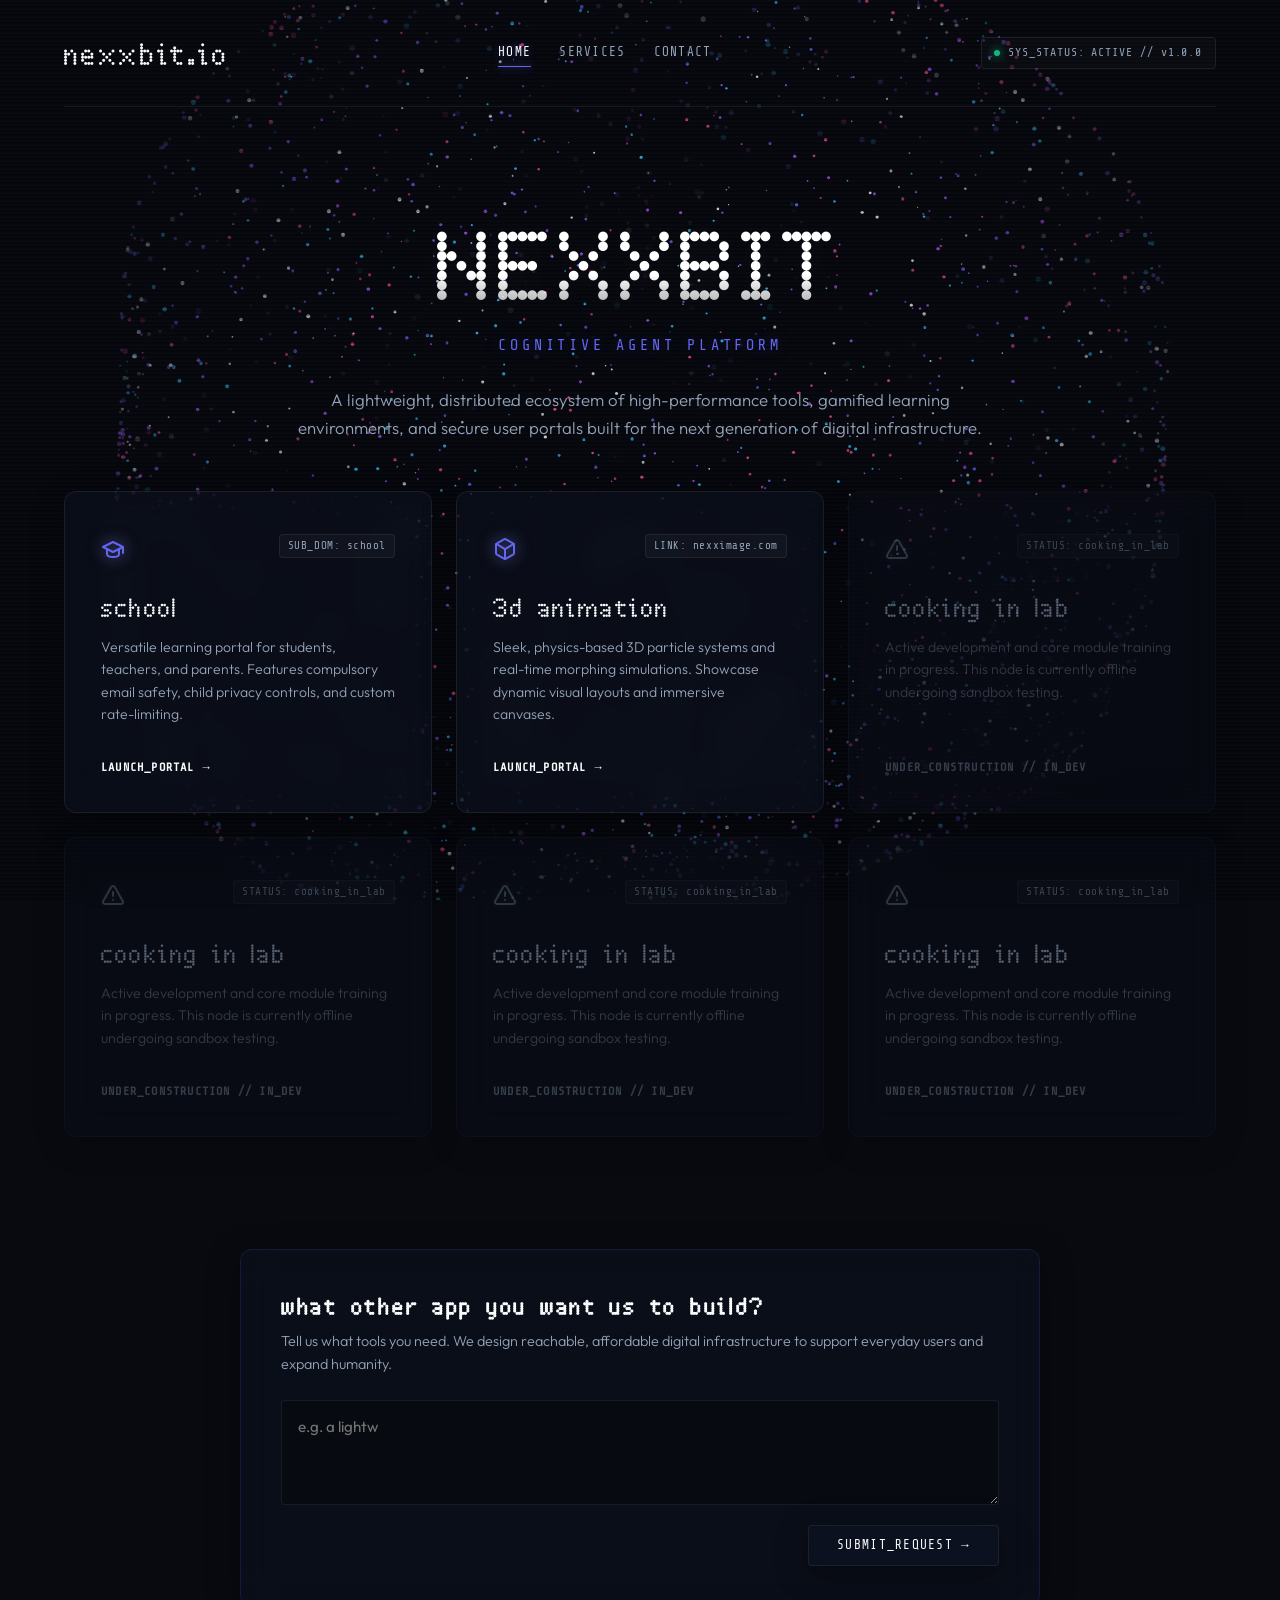
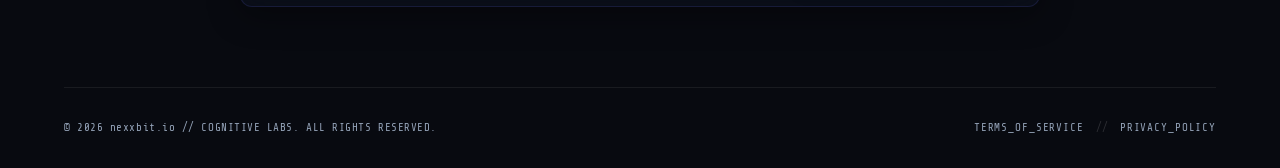
==== commit 7b413ac2: "style: remove .html extensions from all links for pretty URL routing" ====
--- a/index.html
+++ b/index.html
@@ -31,11 +31,11 @@
     
     <!-- Top Header -->
     <header class="site-header">
-      <a href="./index.html" class="header-logo">nexxbit.io</a>
+      <a href="./" class="header-logo">nexxbit.io</a>
       <nav class="header-nav">
-        <a href="./index.html" class="nav-link active">HOME</a>
-        <a href="./services.html" class="nav-link">SERVICES</a>
-        <a href="./contact.html" class="nav-link">CONTACT</a>
+        <a href="./" class="nav-link active">HOME</a>
+        <a href="./services" class="nav-link">SERVICES</a>
+        <a href="./contact" class="nav-link">CONTACT</a>
       </nav>
       <div class="sys-status">
         <span class="status-dot"></span>
@@ -210,9 +210,9 @@
         © 2026 nexxbit.io // COGNITIVE LABS. ALL RIGHTS RESERVED.
       </div>
       <div class="footer-links">
-        <a href="./legal/terms.html" class="footer-link">TERMS_OF_SERVICE</a>
+        <a href="./legal/terms" class="footer-link">TERMS_OF_SERVICE</a>
         <span class="link-separator">//</span>
-        <a href="./legal/privacy.html" class="footer-link">PRIVACY_POLICY</a>
+        <a href="./legal/privacy" class="footer-link">PRIVACY_POLICY</a>
       </div>
     </footer>
 
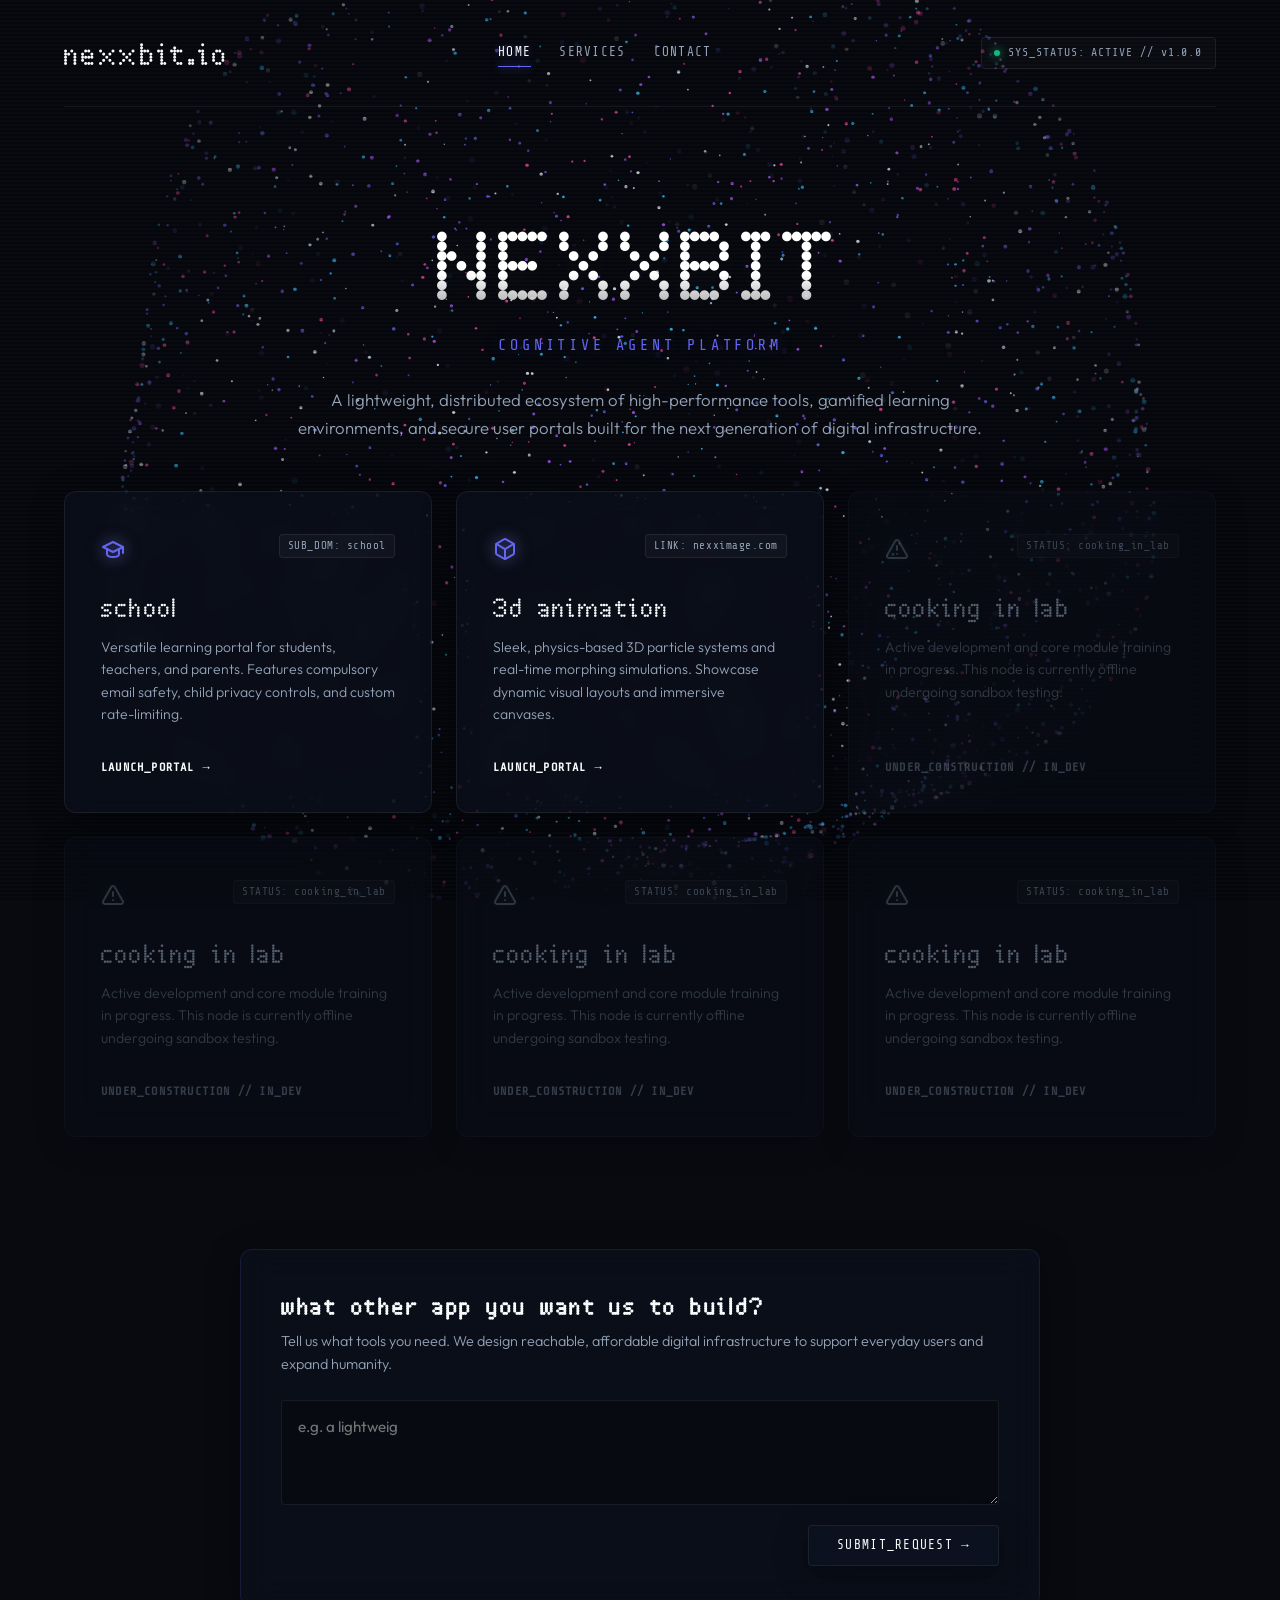
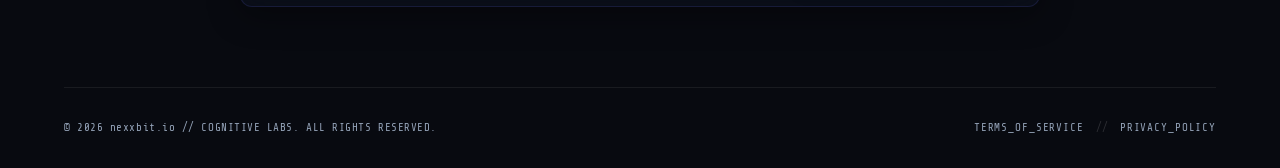
==== commit dd51543c: "feat: configure Web3Forms production access keys for forms" ====
--- a/index.html
+++ b/index.html
@@ -224,7 +224,7 @@
   <!-- Interactive Suggestion Script & Typist Placeholder Animation -->
   <script>
     // Web3Forms Configuration: Enter your access key received from web3forms.com
-    const WEB3FORMS_ACCESS_KEY = "YOUR_WEB3FORMS_ACCESS_KEY_HERE";
+    const WEB3FORMS_ACCESS_KEY = "3ec18e99-b3e5-46dc-a6cb-5758b113f7de";
 
     // Form submission interceptor
     document.getElementById('suggestion-form').addEventListener('submit', function(e) {
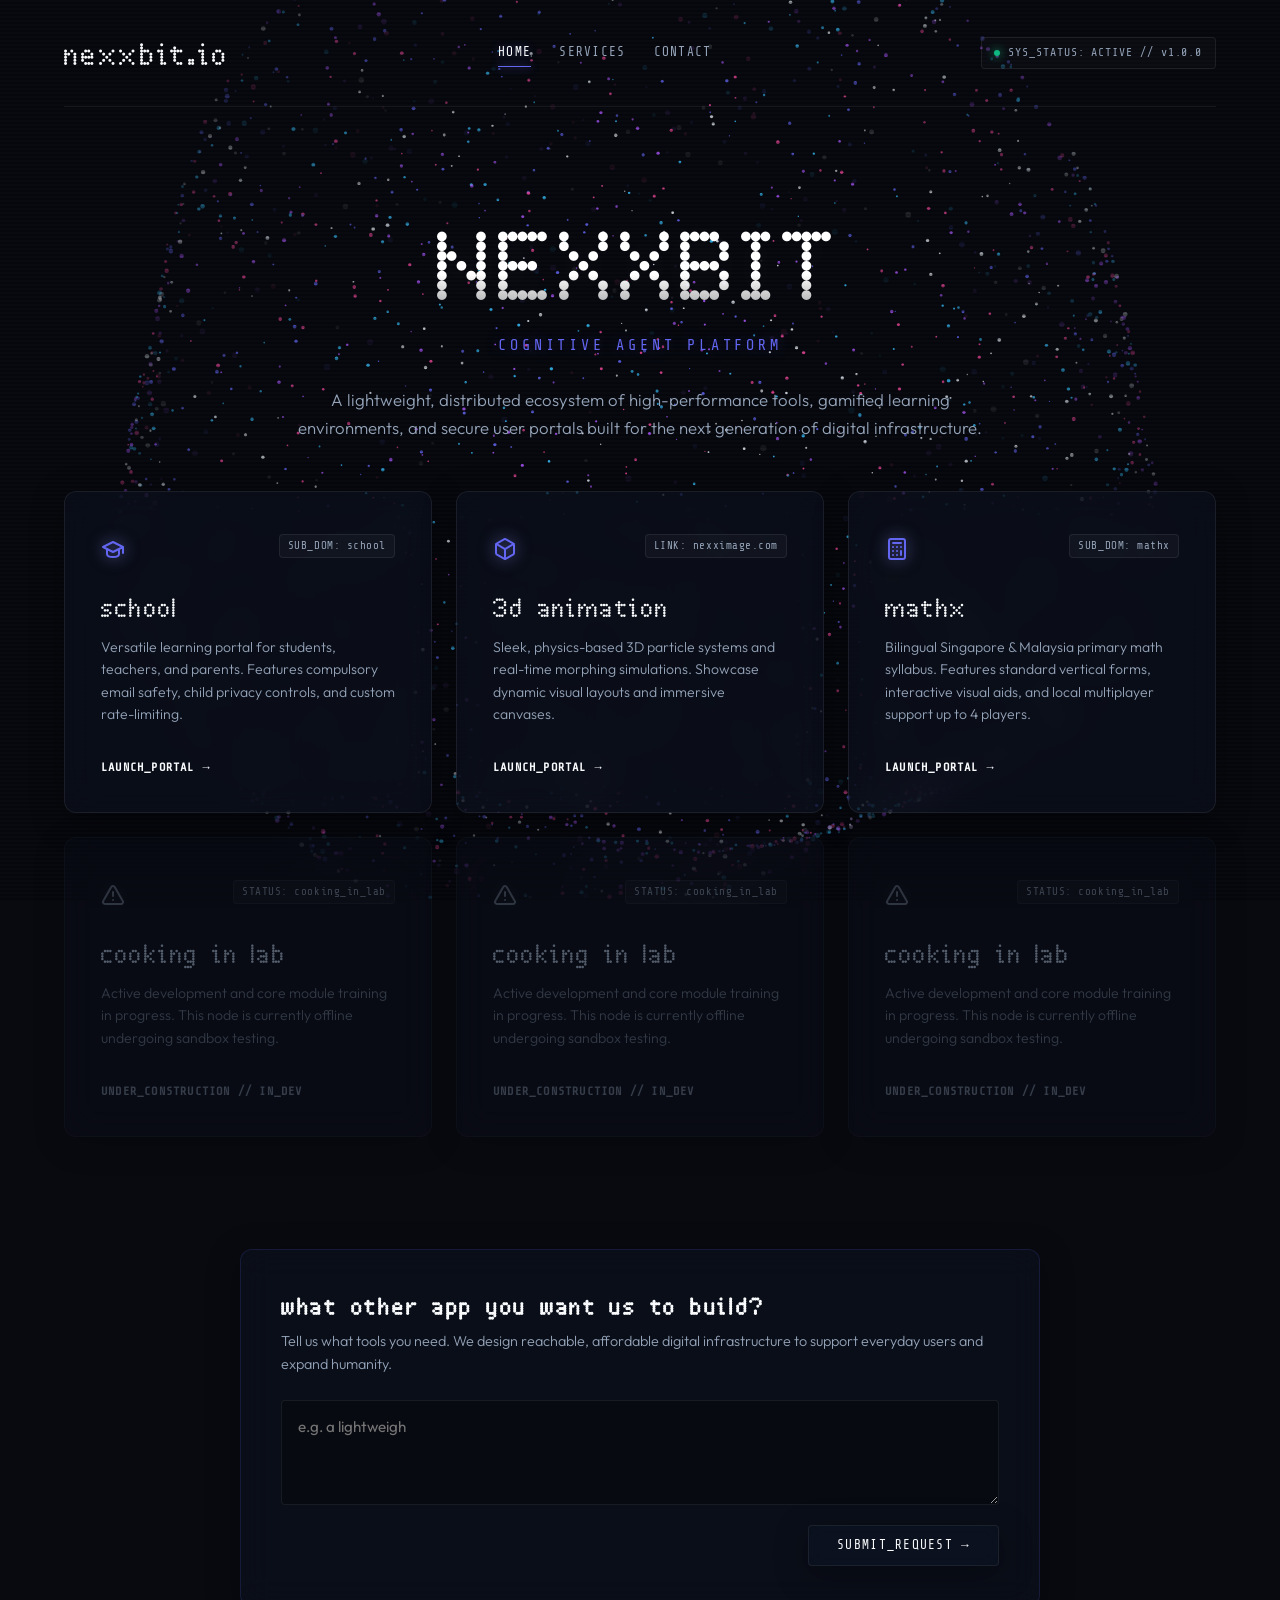
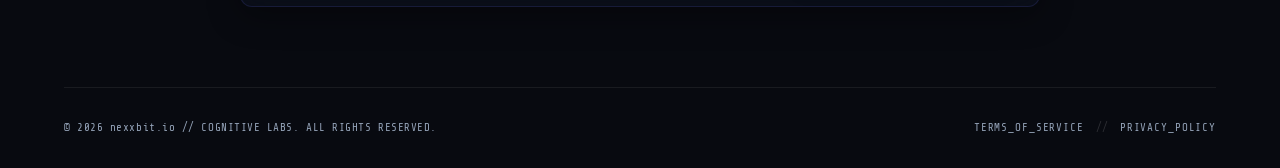
==== commit b3aa58d5: "Enable MathX product card pointing to mathx.nexxbit.io" ====
--- a/index.html
+++ b/index.html
@@ -97,27 +97,28 @@
         </div>
       </a>
 
-      <!-- Card 3: learn -->
-      <div class="product-card under-construction" id="card-learn">
-        <div class="card-glow"></div>
-        <div class="card-header">
-          <span class="card-icon">
-            <svg class="card-icon-svg" viewBox="0 0 24 24" fill="none" stroke="currentColor" stroke-width="2" stroke-linecap="round" stroke-linejoin="round">
-              <path d="m21.73 18-8-14a2 2 0 0 0-3.48 0l-8 14A2 2 0 0 0 4 21h16a2 2 0 0 0 1.73-3Z"/>
-              <path d="M12 9v4"/>
-              <path d="M12 17h.01"/>
-            </svg>
-          </span>
-          <span class="card-tag">STATUS: cooking_in_lab</span>
-        </div>
-        <h3 class="card-title">cooking in lab</h3>
-        <p class="card-desc">
-          Active development and core module training in progress. This node is currently offline undergoing sandbox testing.
-        </p>
-        <div class="card-action">
-          UNDER_CONSTRUCTION // IN_DEV
-        </div>
-      </div>
+      <!-- Card 3: mathx -->
+      <a href="https://mathx.nexxbit.io" target="_blank" class="product-card" id="card-learn">
+        <div class="card-glow"></div>
+        <div class="card-header">
+          <span class="card-icon">
+            <svg class="card-icon-svg" viewBox="0 0 24 24" fill="none" stroke="currentColor" stroke-width="2" stroke-linecap="round" stroke-linejoin="round">
+              <rect x="4" y="2" width="16" height="20" rx="2" ry="2"/>
+              <line x1="8" y1="6" x2="16" y2="6"/>
+              <line x1="16" y1="14" x2="16" y2="18"/>
+              <path d="M16 10h.01M12 10h.01M8 10h.01M12 14h.01M8 14h.01M12 18h.01M8 18h.01"/>
+            </svg>
+          </span>
+          <span class="card-tag">SUB_DOM: mathx</span>
+        </div>
+        <h3 class="card-title">mathx</h3>
+        <p class="card-desc">
+          Bilingual Singapore & Malaysia primary math syllabus. Features standard vertical forms, interactive visual aids, and local multiplayer support up to 4 players.
+        </p>
+        <div class="card-action">
+          LAUNCH_PORTAL <span class="arrow">→</span>
+        </div>
+      </a>
 
       <!-- Card 4: portal -->
       <div class="product-card under-construction" id="card-portal">
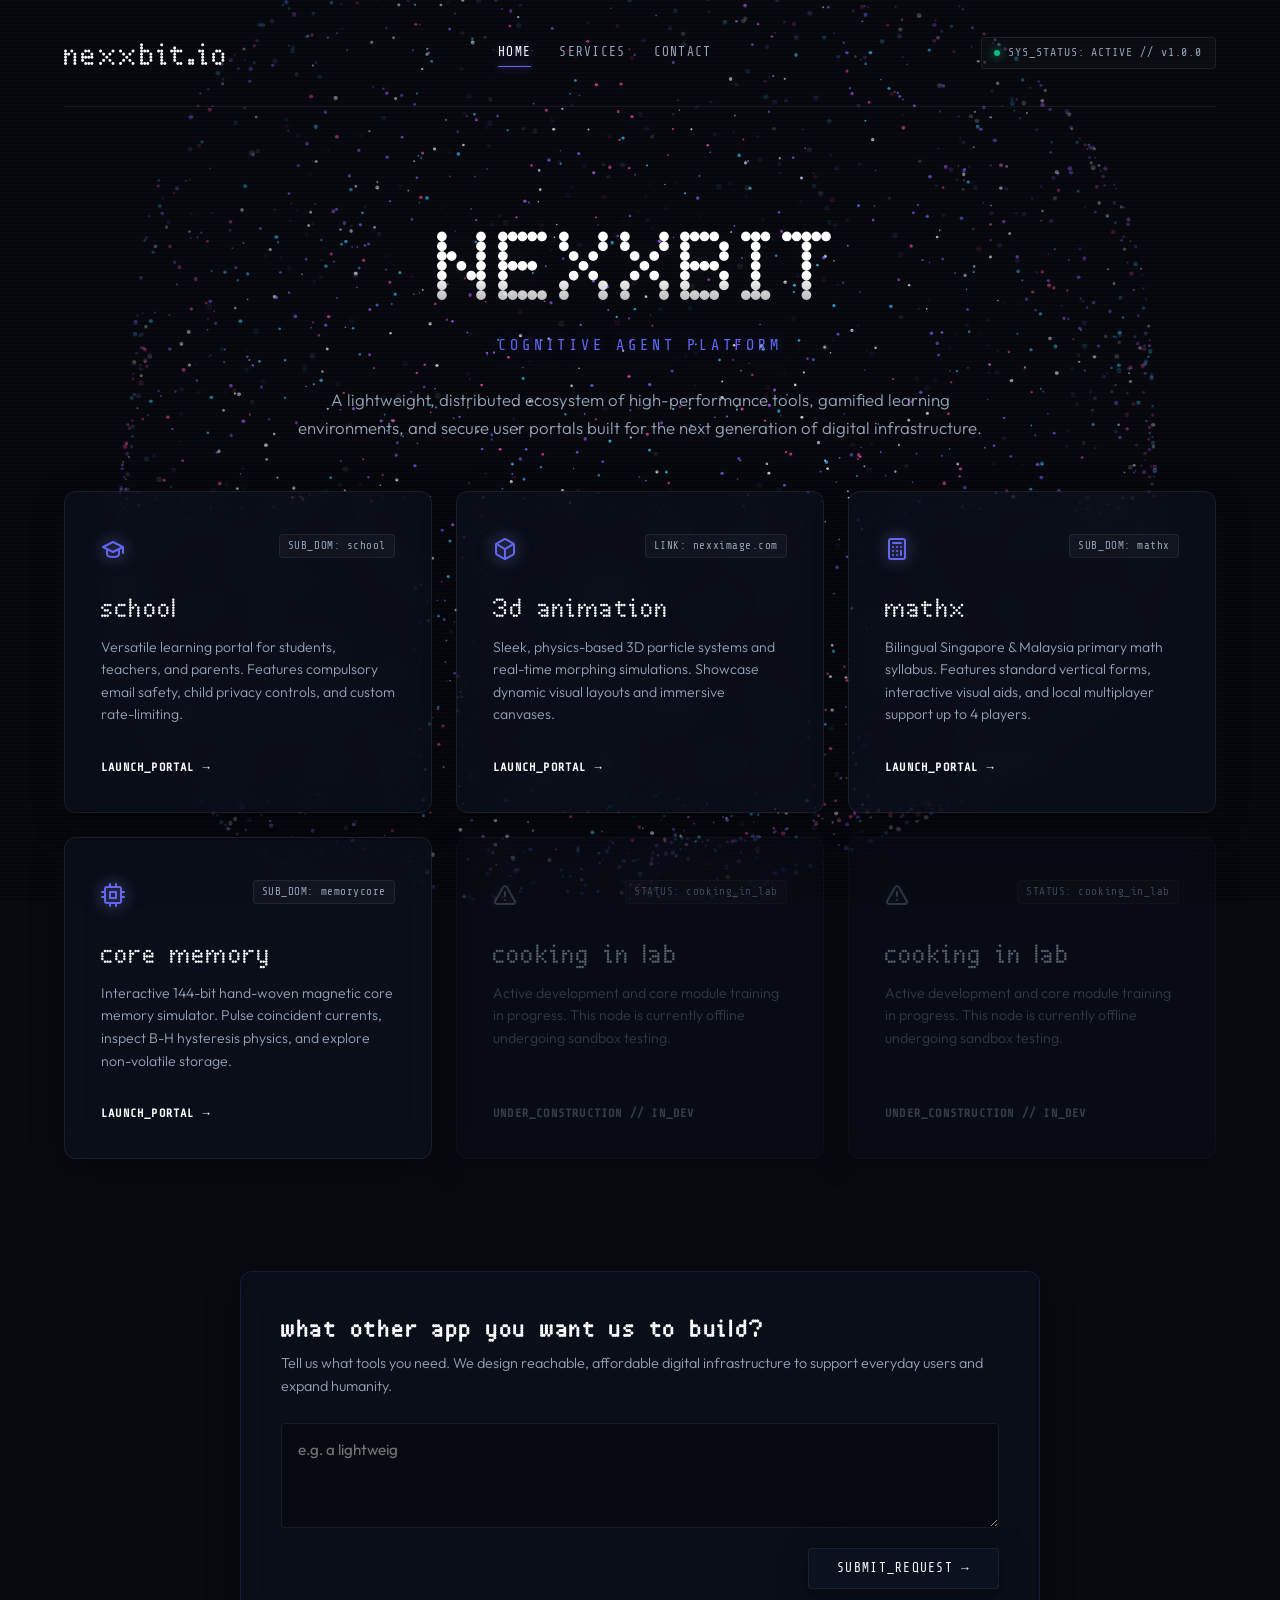
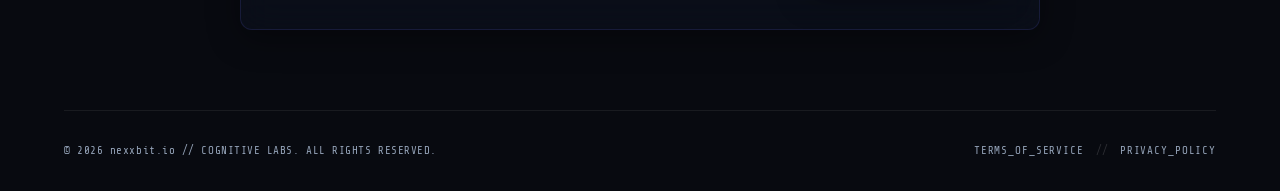
==== commit bb503753: "feat: link memorycore.nexxbit.io to homepage portal grid" ====
--- a/index.html
+++ b/index.html
@@ -120,27 +120,34 @@
         </div>
       </a>
 
-      <!-- Card 4: portal -->
-      <div class="product-card under-construction" id="card-portal">
-        <div class="card-glow"></div>
-        <div class="card-header">
-          <span class="card-icon">
-            <svg class="card-icon-svg" viewBox="0 0 24 24" fill="none" stroke="currentColor" stroke-width="2" stroke-linecap="round" stroke-linejoin="round">
-              <path d="m21.73 18-8-14a2 2 0 0 0-3.48 0l-8 14A2 2 0 0 0 4 21h16a2 2 0 0 0 1.73-3Z"/>
-              <path d="M12 9v4"/>
-              <path d="M12 17h.01"/>
-            </svg>
-          </span>
-          <span class="card-tag">STATUS: cooking_in_lab</span>
-        </div>
-        <h3 class="card-title">cooking in lab</h3>
-        <p class="card-desc">
-          Active development and core module training in progress. This node is currently offline undergoing sandbox testing.
-        </p>
-        <div class="card-action">
-          UNDER_CONSTRUCTION // IN_DEV
-        </div>
-      </div>
+      <!-- Card 4: memorycore -->
+      <a href="https://memorycore.nexxbit.io" target="_blank" class="product-card" id="card-memorycore">
+        <div class="card-glow"></div>
+        <div class="card-header">
+          <span class="card-icon">
+            <svg class="card-icon-svg" viewBox="0 0 24 24" fill="none" stroke="currentColor" stroke-width="2" stroke-linecap="round" stroke-linejoin="round">
+              <rect x="4" y="4" width="16" height="16" rx="2"/>
+              <rect x="9" y="9" width="6" height="6"/>
+              <line x1="9" y1="1" x2="9" y2="4"/>
+              <line x1="15" y1="1" x2="15" y2="4"/>
+              <line x1="9" y1="20" x2="9" y2="23"/>
+              <line x1="15" y1="20" x2="15" y2="23"/>
+              <line x1="20" y1="9" x2="23" y2="9"/>
+              <line x1="20" y1="14" x2="23" y2="14"/>
+              <line x1="1" y1="9" x2="4" y2="9"/>
+              <line x1="1" y1="14" x2="4" y2="14"/>
+            </svg>
+          </span>
+          <span class="card-tag">SUB_DOM: memorycore</span>
+        </div>
+        <h3 class="card-title">core memory</h3>
+        <p class="card-desc">
+          Interactive 144-bit hand-woven magnetic core memory simulator. Pulse coincident currents, inspect B-H hysteresis physics, and explore non-volatile storage.
+        </p>
+        <div class="card-action">
+          LAUNCH_PORTAL <span class="arrow">→</span>
+        </div>
+      </a>
 
       <!-- Card 5: labs -->
       <div class="product-card under-construction" id="card-labs">
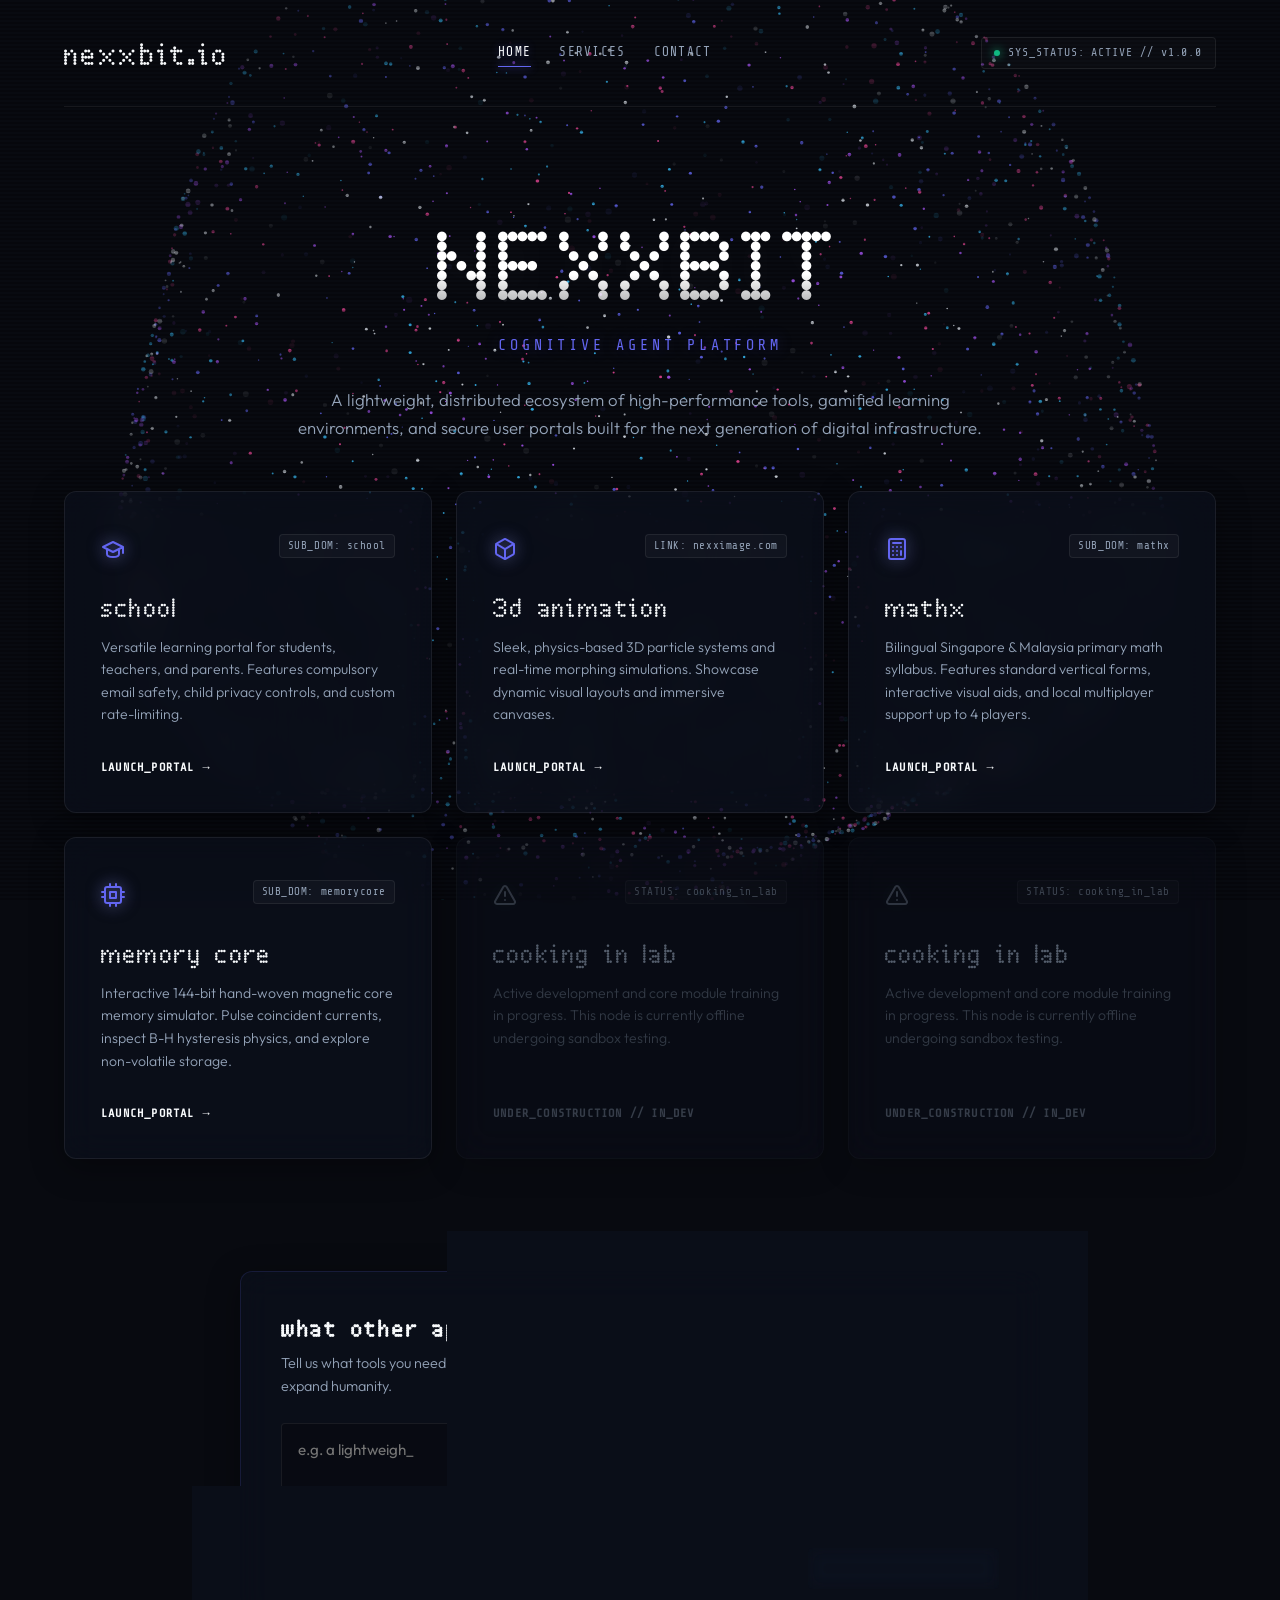
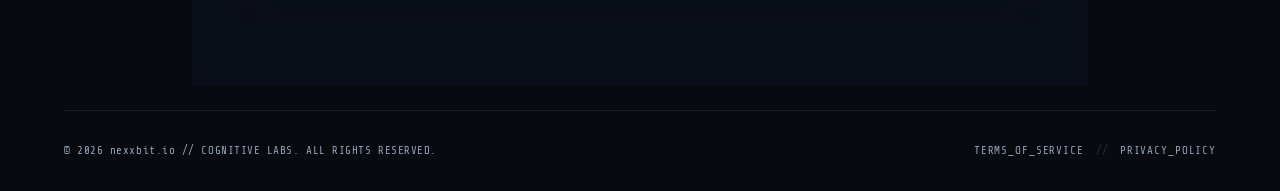
==== commit 81256747: "feat: update homepage card title to memory core" ====
--- a/index.html
+++ b/index.html
@@ -140,7 +140,7 @@
           </span>
           <span class="card-tag">SUB_DOM: memorycore</span>
         </div>
-        <h3 class="card-title">core memory</h3>
+        <h3 class="card-title">memory core</h3>
         <p class="card-desc">
           Interactive 144-bit hand-woven magnetic core memory simulator. Pulse coincident currents, inspect B-H hysteresis physics, and explore non-volatile storage.
         </p>
